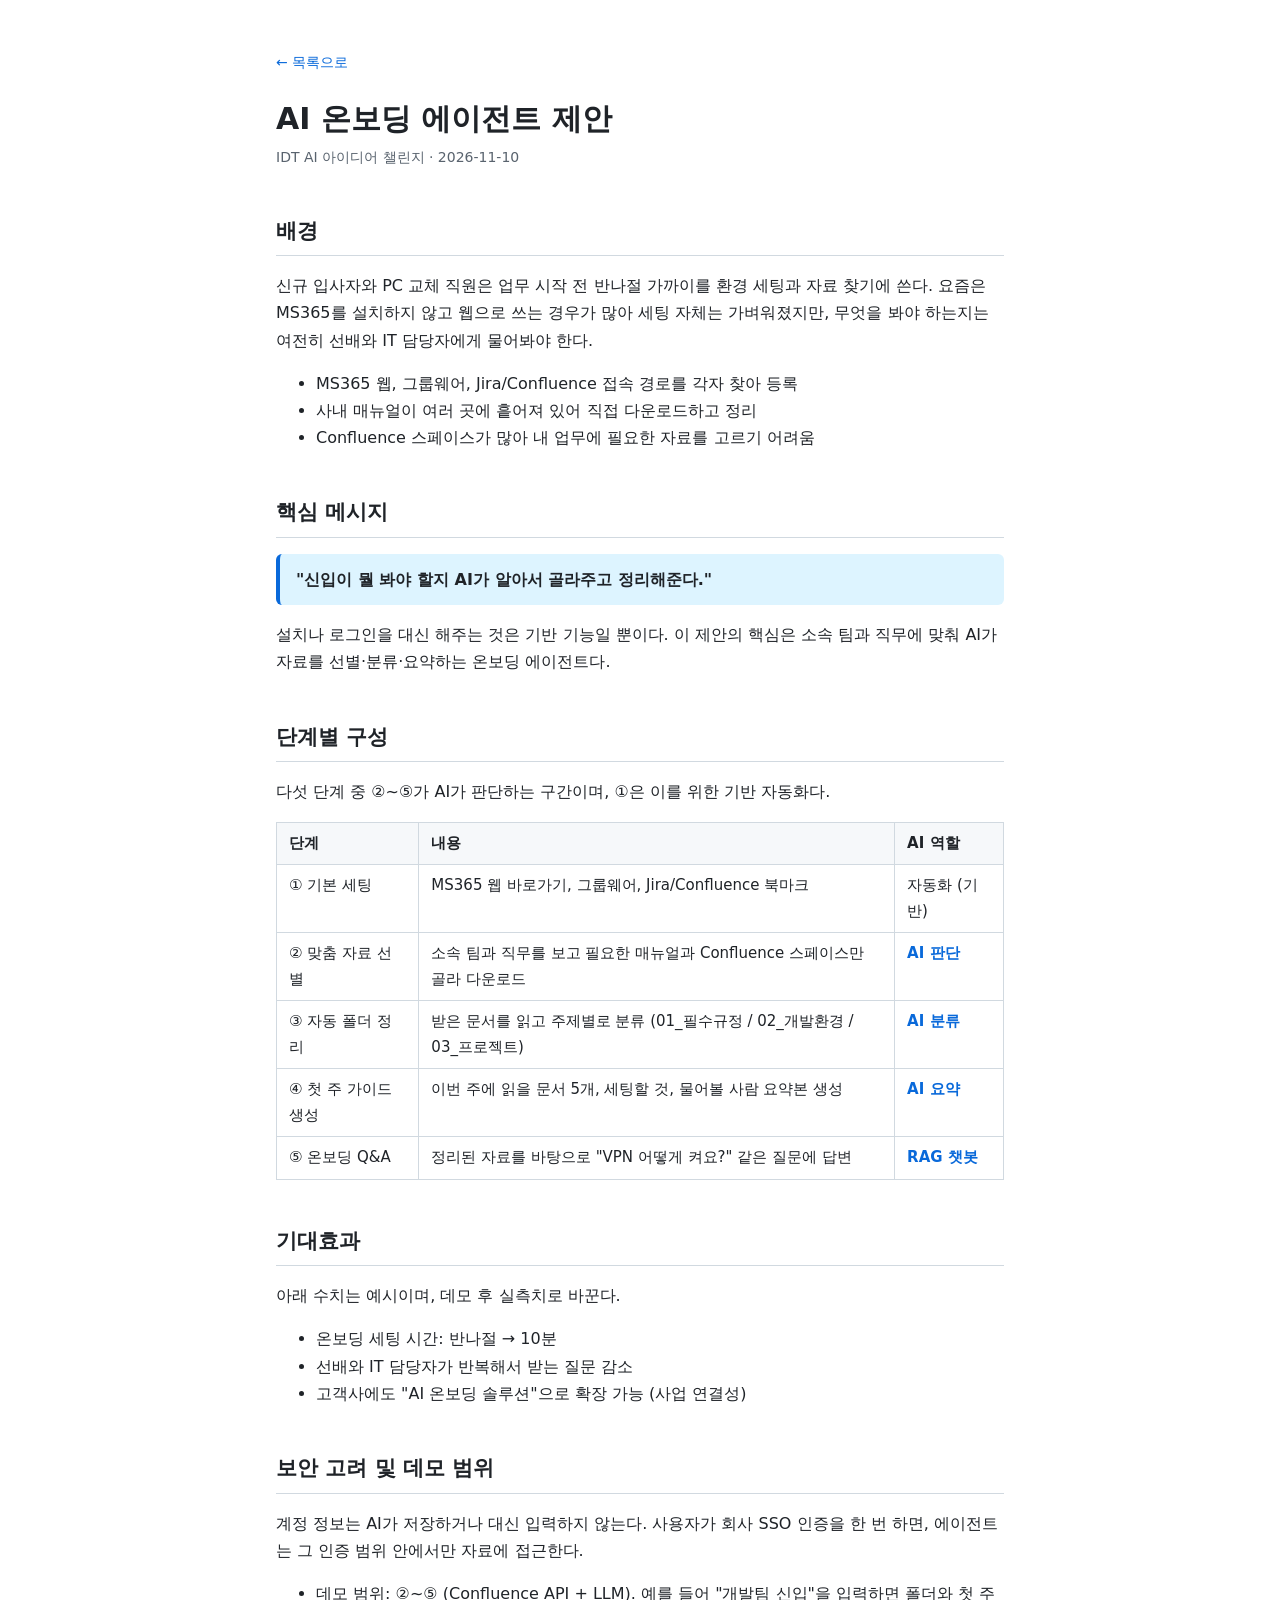
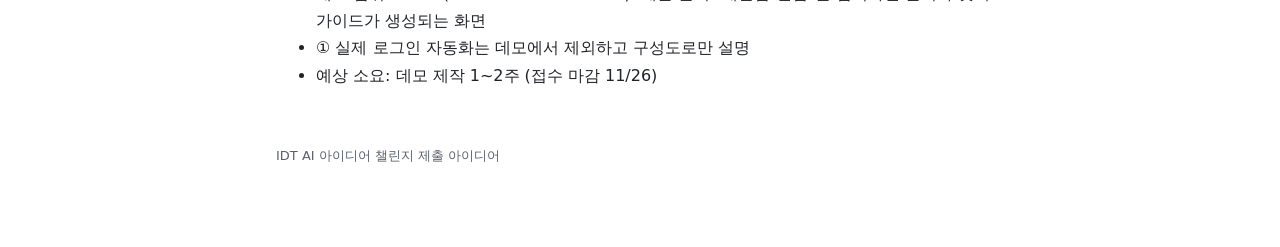
==== onboarding.html @ be01efc2 "AI 아이디어 제안 페이지 추가 Co-Authored-By: Claude Opus 5.5 <noreply@anthropic.com>" ====
<!doctype html>
<html lang="ko">
<head>
<meta charset="utf-8">
<meta name="viewport" content="width=device-width, initial-scale=1">
<title>AI 온보딩 에이전트</title>
<link rel="stylesheet" href="style.css">
</head>
<body>
<main>
  <a class="back" href="index.html">← 목록으로</a>
  <h1>AI 온보딩 에이전트 제안</h1>
  <div class="meta">IDT AI 아이디어 챌린지 · 2026-11-10</div>

  <h2>배경</h2>
  <p>신규 입사자와 PC 교체 직원은 업무 시작 전 반나절 가까이를 환경 세팅과 자료 찾기에 쓴다. 요즘은 MS365를 설치하지 않고 웹으로 쓰는 경우가 많아 세팅 자체는 가벼워졌지만, 무엇을 봐야 하는지는 여전히 선배와 IT 담당자에게 물어봐야 한다.</p>
  <ul>
    <li>MS365 웹, 그룹웨어, Jira/Confluence 접속 경로를 각자 찾아 등록</li>
    <li>사내 매뉴얼이 여러 곳에 흩어져 있어 직접 다운로드하고 정리</li>
    <li>Confluence 스페이스가 많아 내 업무에 필요한 자료를 고르기 어려움</li>
  </ul>

  <h2>핵심 메시지</h2>
  <p class="callout">"신입이 뭘 봐야 할지 AI가 알아서 골라주고 정리해준다."</p>
  <p>설치나 로그인을 대신 해주는 것은 기반 기능일 뿐이다. 이 제안의 핵심은 소속 팀과 직무에 맞춰 AI가 자료를 선별·분류·요약하는 온보딩 에이전트다.</p>

  <h2>단계별 구성</h2>
  <p>다섯 단계 중 ②~⑤가 AI가 판단하는 구간이며, ①은 이를 위한 기반 자동화다.</p>
  <div class="table-wrap">
  <table>
    <thead><tr><th>단계</th><th>내용</th><th>AI 역할</th></tr></thead>
    <tbody>
      <tr><td>① 기본 세팅</td><td>MS365 웹 바로가기, 그룹웨어, Jira/Confluence 북마크</td><td>자동화 (기반)</td></tr>
      <tr class="ai"><td>② 맞춤 자료 선별</td><td>소속 팀과 직무를 보고 필요한 매뉴얼과 Confluence 스페이스만 골라 다운로드</td><td>AI 판단</td></tr>
      <tr class="ai"><td>③ 자동 폴더 정리</td><td>받은 문서를 읽고 주제별로 분류 (01_필수규정 / 02_개발환경 / 03_프로젝트)</td><td>AI 분류</td></tr>
      <tr class="ai"><td>④ 첫 주 가이드 생성</td><td>이번 주에 읽을 문서 5개, 세팅할 것, 물어볼 사람 요약본 생성</td><td>AI 요약</td></tr>
      <tr class="ai"><td>⑤ 온보딩 Q&amp;A</td><td>정리된 자료를 바탕으로 "VPN 어떻게 켜요?" 같은 질문에 답변</td><td>RAG 챗봇</td></tr>
    </tbody>
  </table>
  </div>

  <h2>기대효과</h2>
  <p>아래 수치는 예시이며, 데모 후 실측치로 바꾼다.</p>
  <ul>
    <li>온보딩 세팅 시간: 반나절 → 10분</li>
    <li>선배와 IT 담당자가 반복해서 받는 질문 감소</li>
    <li>고객사에도 "AI 온보딩 솔루션"으로 확장 가능 (사업 연결성)</li>
  </ul>

  <h2>보안 고려 및 데모 범위</h2>
  <p>계정 정보는 AI가 저장하거나 대신 입력하지 않는다. 사용자가 회사 SSO 인증을 한 번 하면, 에이전트는 그 인증 범위 안에서만 자료에 접근한다.</p>
  <ul>
    <li>데모 범위: ②~⑤ (Confluence API + LLM). 예를 들어 "개발팀 신입"을 입력하면 폴더와 첫 주 가이드가 생성되는 화면</li>
    <li>① 실제 로그인 자동화는 데모에서 제외하고 구성도로만 설명</li>
    <li>예상 소요: 데모 제작 1~2주 (접수 마감 11/26)</li>
  </ul>

  <footer>IDT AI 아이디어 챌린지 제출 아이디어</footer>
</main>
</body>
</html>
---- style.css ----
:root {
  --bg: #ffffff;
  --text: #1f2328;
  --muted: #59636e;
  --line: #d1d9e0;
  --soft: #f6f8fa;
  --accent: #0969da;
  --accent-soft: #ddf4ff;
}
@media (prefers-color-scheme: dark) {
  :root {
    --bg: #0d1117;
    --text: #e6edf3;
    --muted: #9198a1;
    --line: #3d444d;
    --soft: #151b23;
    --accent: #4493f8;
    --accent-soft: #12263f;
  }
}
* { box-sizing: border-box; }
body {
  margin: 0;
  background: var(--bg);
  color: var(--text);
  font-family: "Pretendard", "Apple SD Gothic Neo", "Malgun Gothic", system-ui, sans-serif;
  line-height: 1.7;
  font-size: 16px;
}
main { max-width: 760px; margin: 0 auto; padding: 48px 16px 80px; }
a { color: var(--accent); text-decoration: none; }
a:hover { text-decoration: underline; }
h1 { font-size: 30px; line-height: 1.3; margin: 0 0 8px; }
h2 { font-size: 21px; margin: 44px 0 12px; padding-bottom: 6px; border-bottom: 1px solid var(--line); }
.meta { color: var(--muted); font-size: 14px; margin-bottom: 24px; }
.lead { font-size: 17px; }
.back { font-size: 14px; display: inline-block; margin-bottom: 24px; }
.table-wrap { overflow-x: auto; margin: 16px 0; }
table { border-collapse: collapse; width: 100%; font-size: 15px; }
th, td { border: 1px solid var(--line); padding: 8px 12px; text-align: left; vertical-align: top; }
th { background: var(--soft); font-weight: 600; white-space: nowrap; }
tr.ai td:last-child { color: var(--accent); font-weight: 600; }
code { background: var(--soft); border: 1px solid var(--line); border-radius: 4px; padding: 1px 5px; font-size: 14px; font-family: Consolas, "D2Coding", monospace; }
pre { background: var(--soft); border: 1px solid var(--line); border-radius: 8px; padding: 14px 16px; overflow-x: auto; font-size: 14px; line-height: 1.55; }
pre code { background: none; border: 0; padding: 0; }
.callout { background: var(--accent-soft); border-left: 4px solid var(--accent); padding: 12px 16px; border-radius: 6px; font-weight: 600; }
figure { margin: 20px 0; }
figure img { width: 100%; height: auto; border: 1px solid var(--line); border-radius: 8px; background: #fff; }
figcaption { color: var(--muted); font-size: 14px; margin-top: 6px; }
.cards { display: grid; gap: 16px; margin-top: 24px; }
.card { display: block; border: 1px solid var(--line); border-radius: 10px; padding: 20px; color: var(--text); }
.card:hover { border-color: var(--accent); text-decoration: none; }
.card h3 { margin: 0 0 6px; font-size: 19px; color: var(--accent); }
.card p { margin: 0; color: var(--muted); font-size: 15px; }
footer { color: var(--muted); font-size: 13px; margin-top: 56px; }
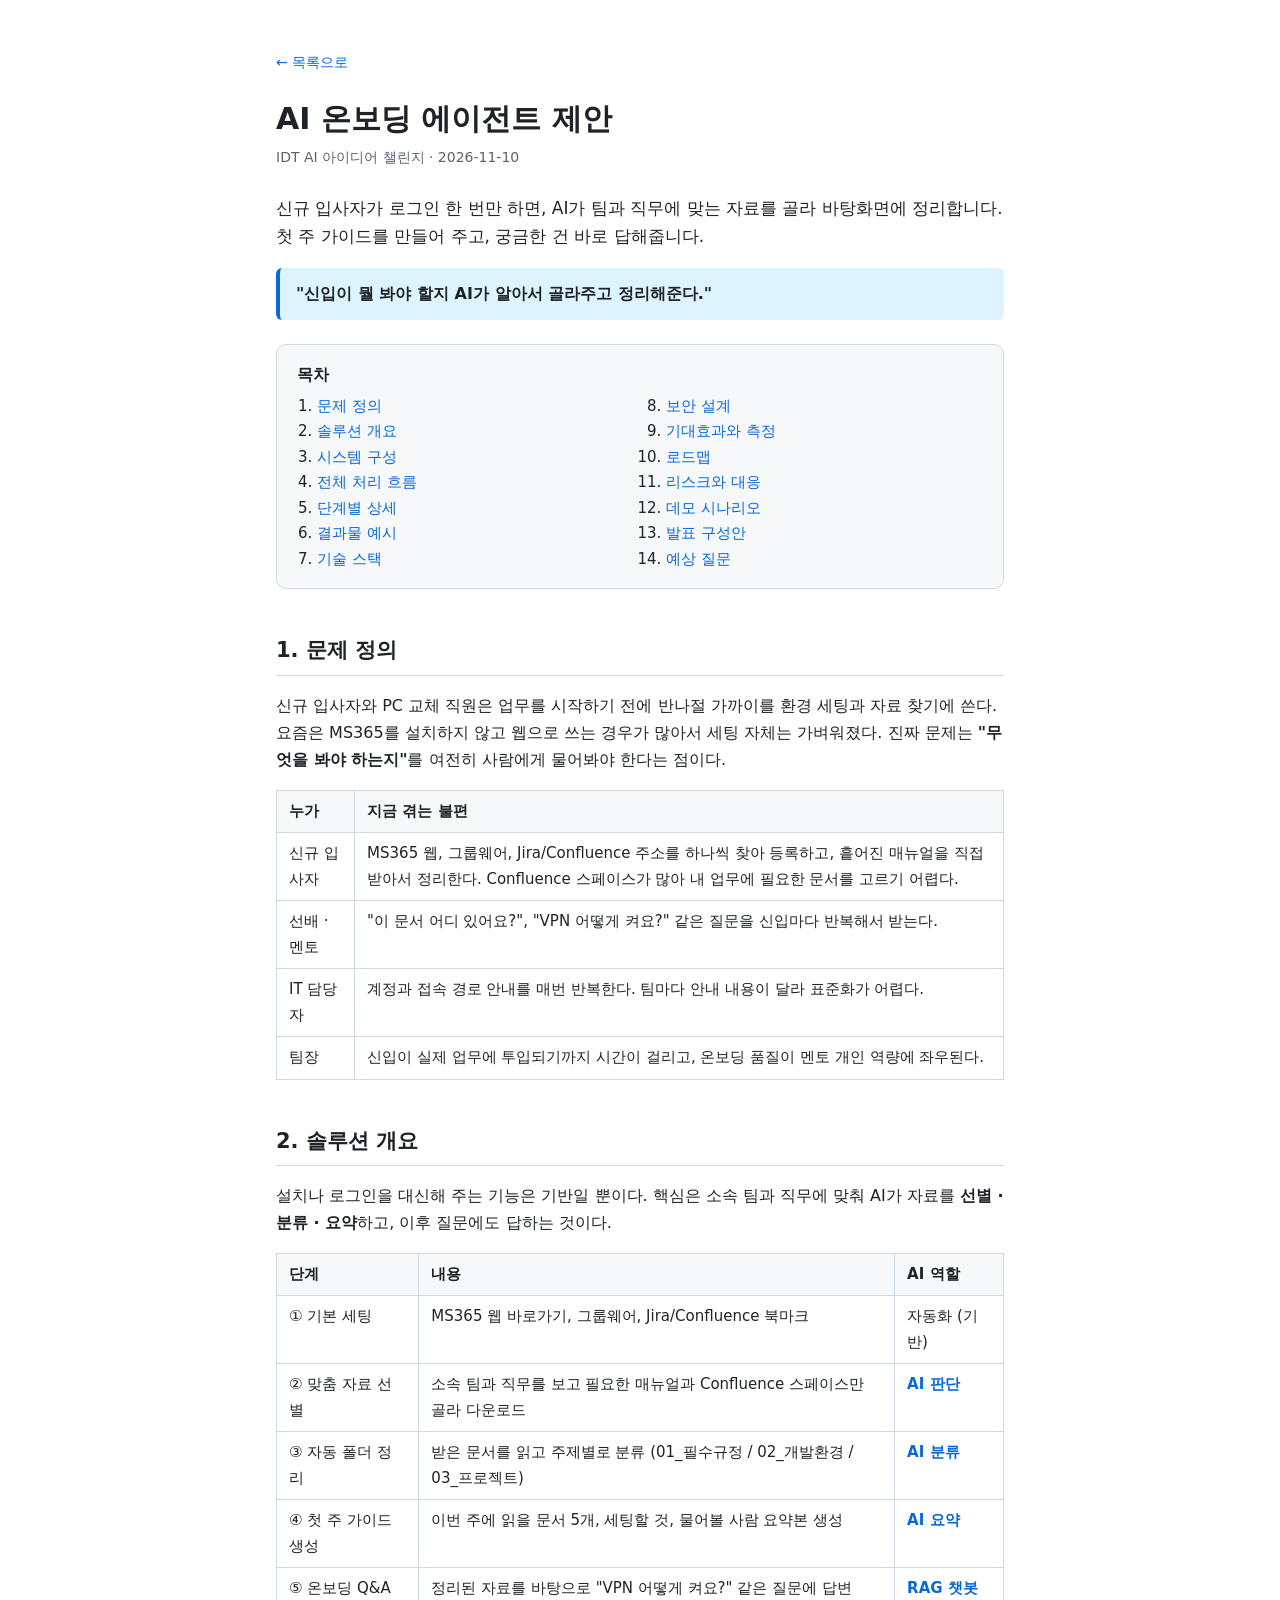
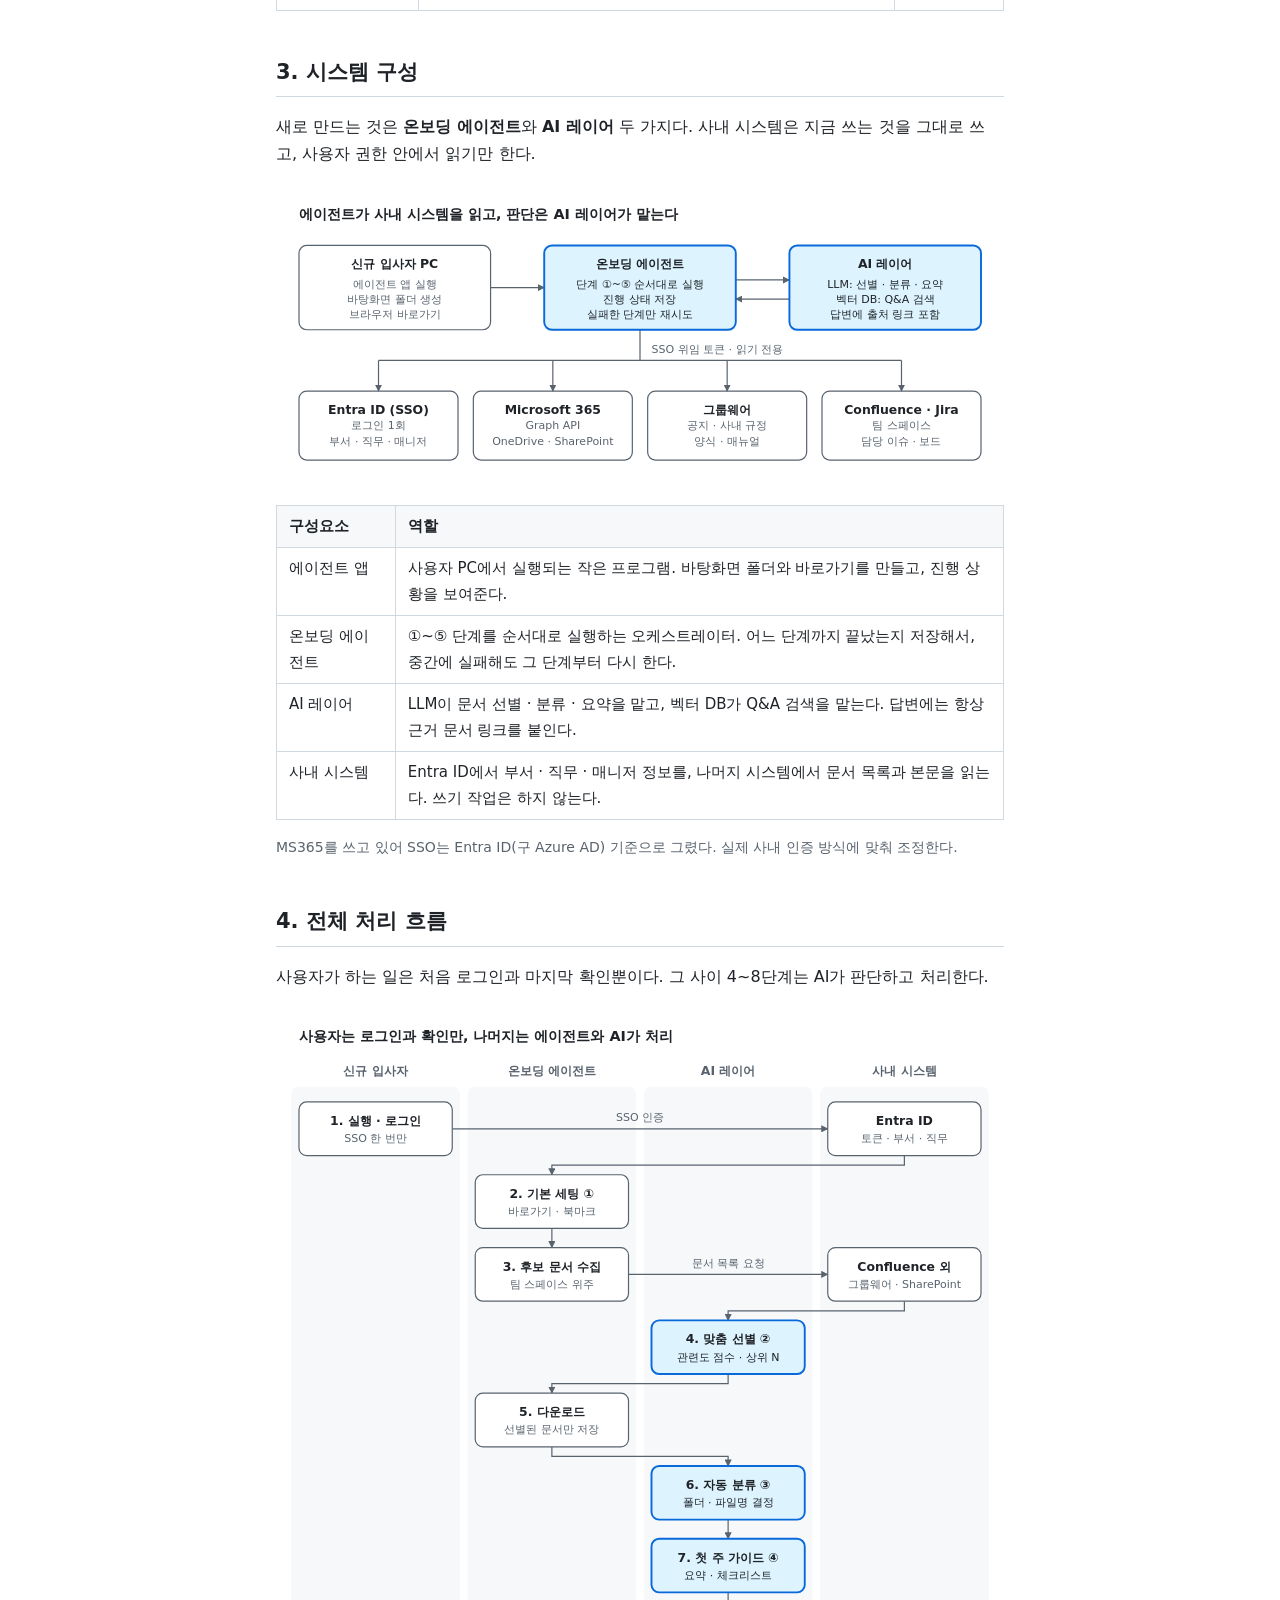
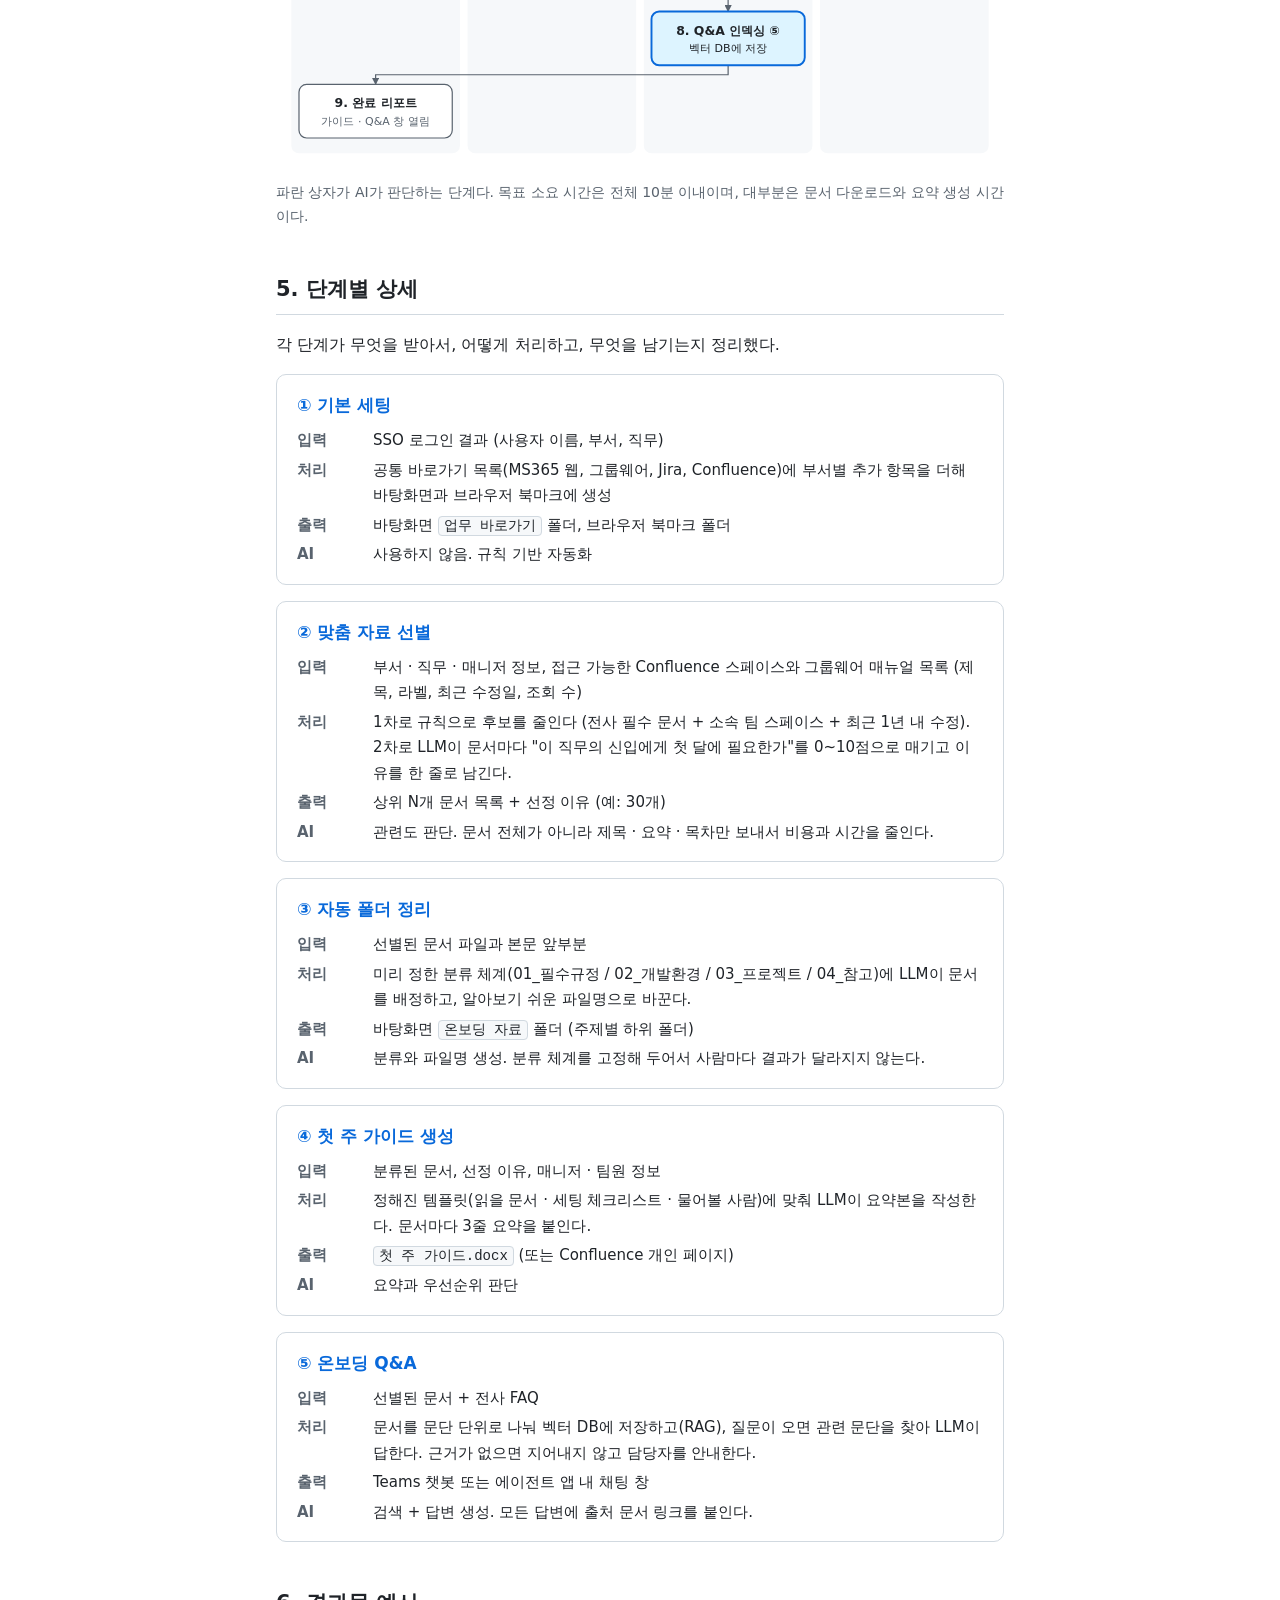
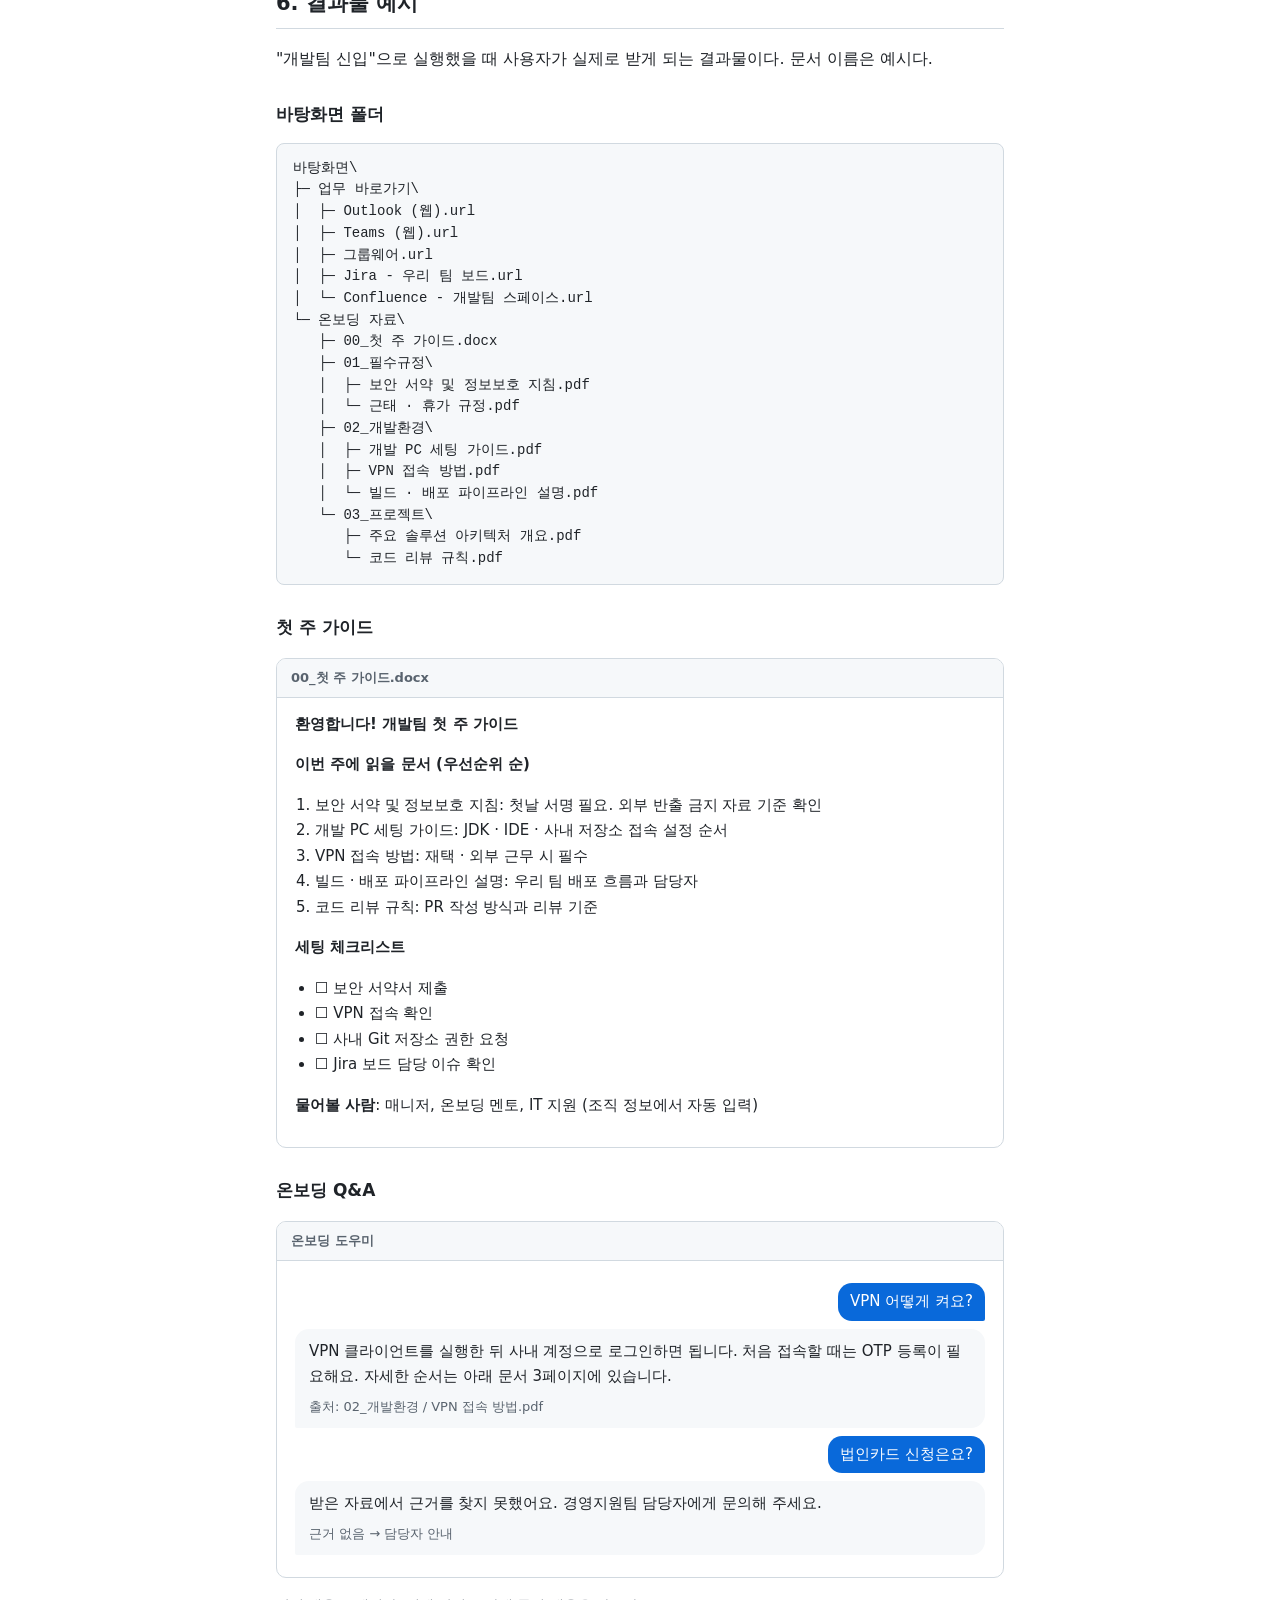
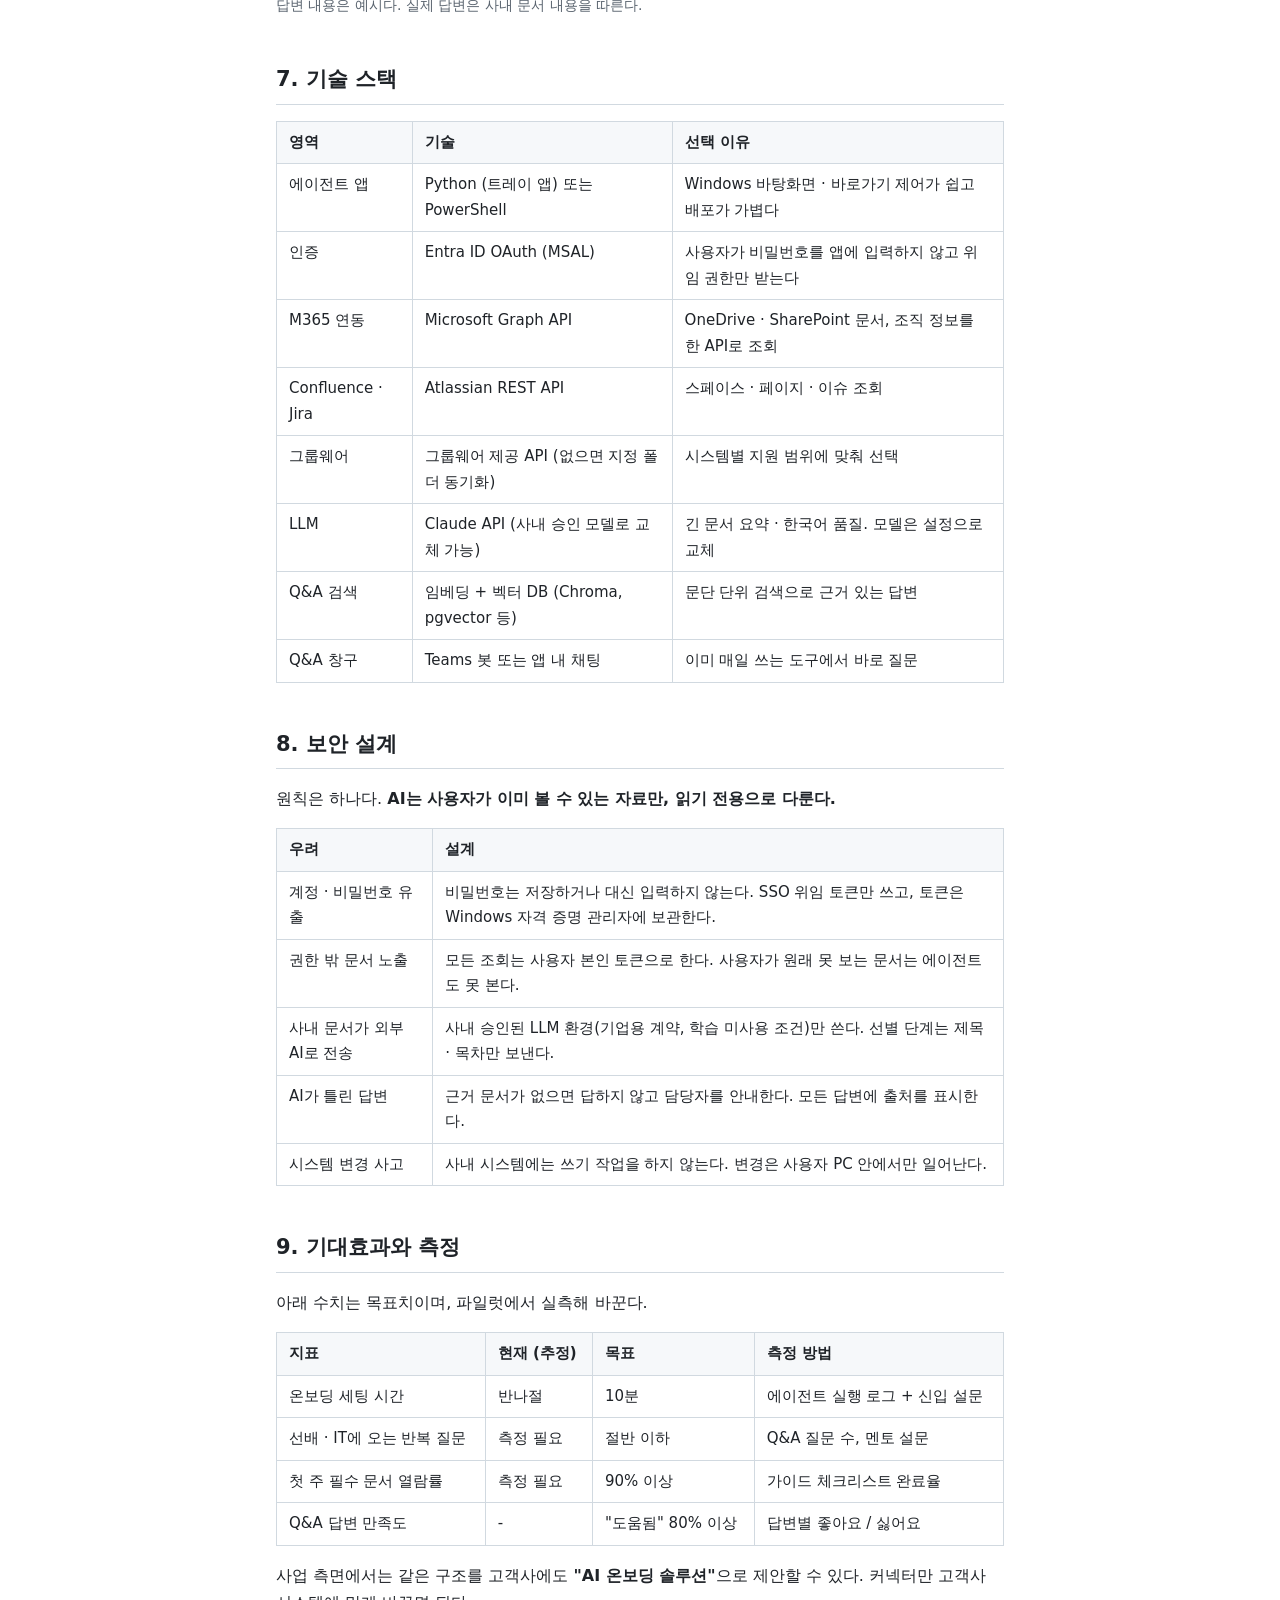
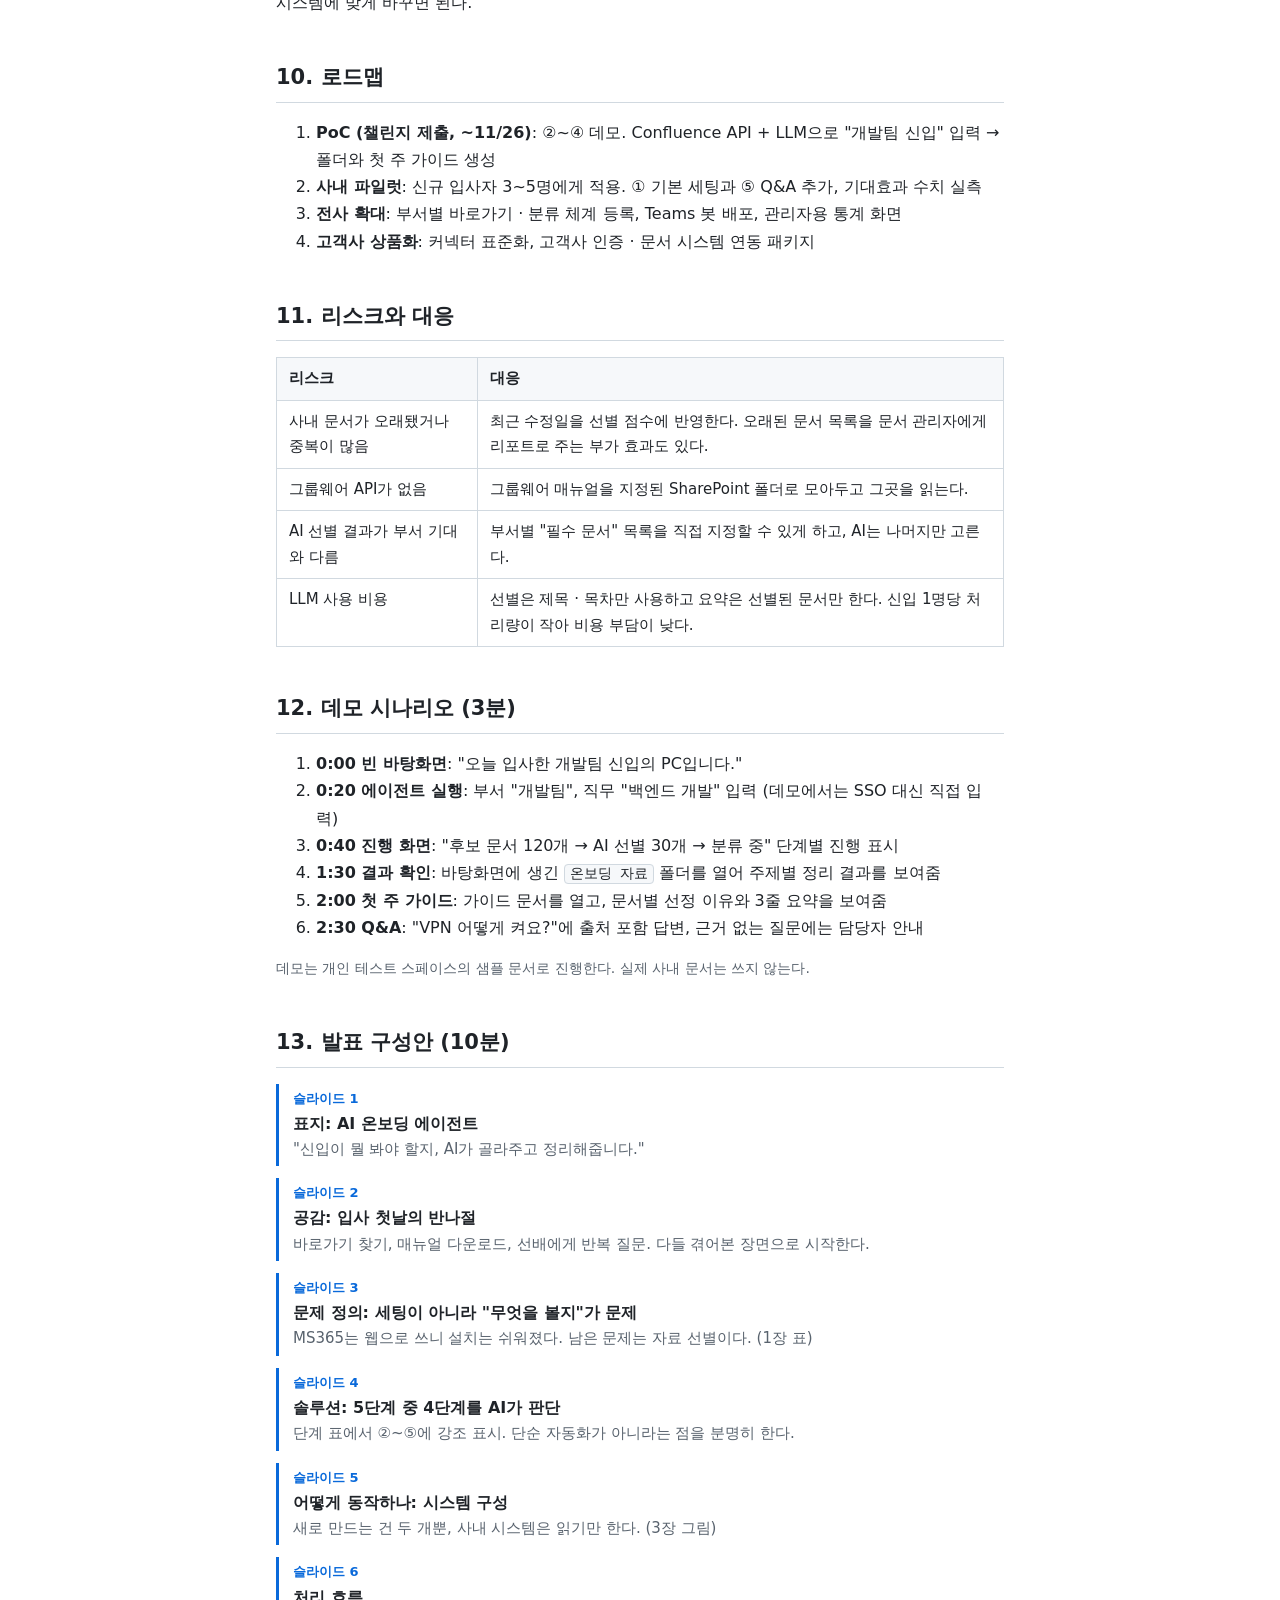
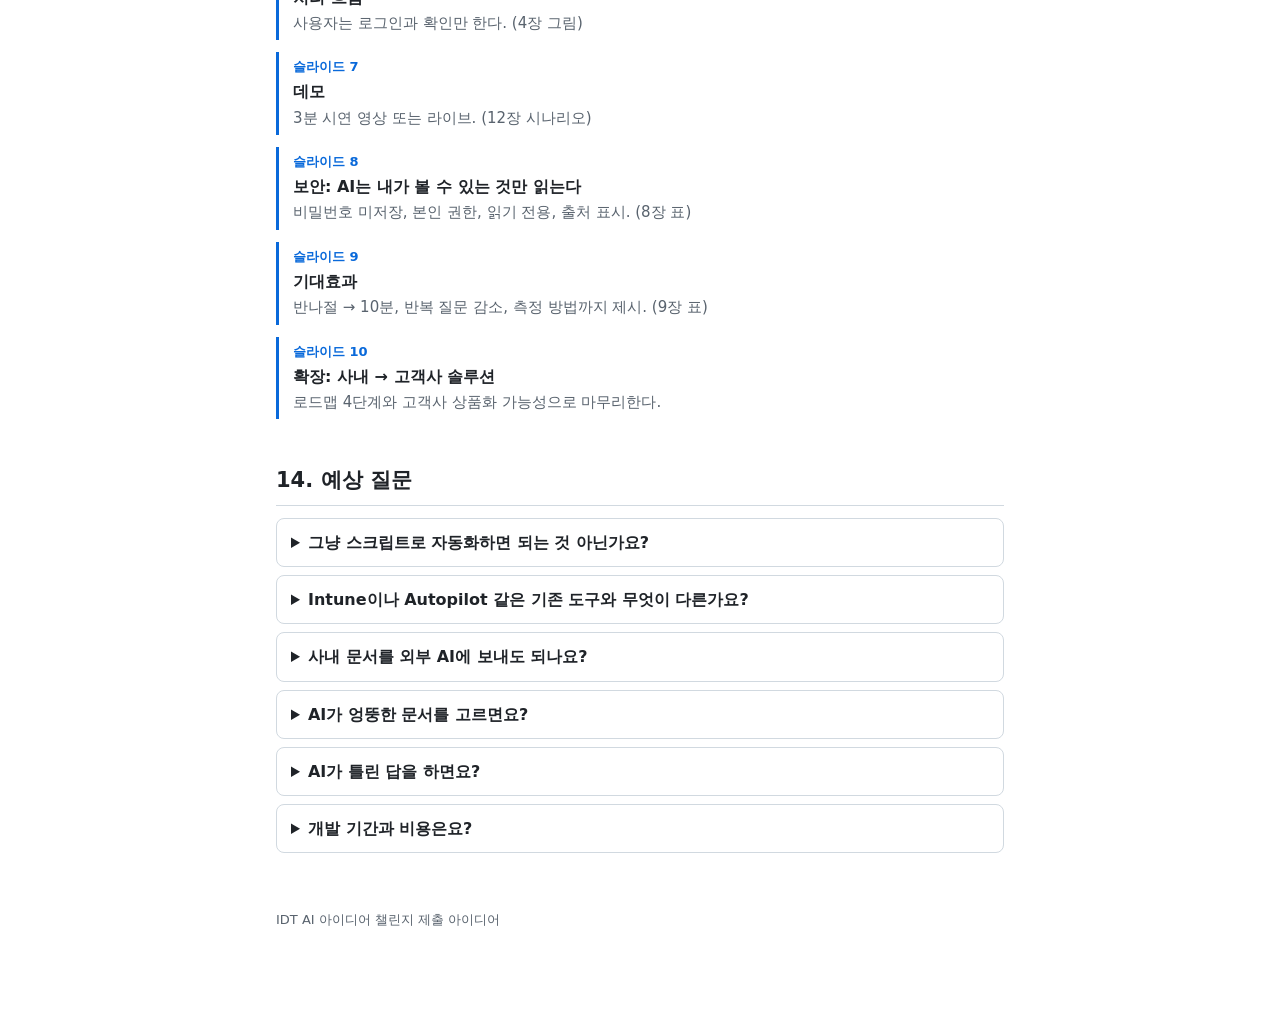
==== commit dde474ef: "온보딩 에이전트 페이지를 발표용 상세 버전으로 확장 Co-Authored-By: Claude Opus 5.5 <noreply@anthropic.com>" ====
--- a/onboarding.html
+++ b/onboarding.html
@@ -11,21 +11,47 @@
   <a class="back" href="index.html">← 목록으로</a>
   <h1>AI 온보딩 에이전트 제안</h1>
   <div class="meta">IDT AI 아이디어 챌린지 · 2026-11-10</div>
-
-  <h2>배경</h2>
-  <p>신규 입사자와 PC 교체 직원은 업무 시작 전 반나절 가까이를 환경 세팅과 자료 찾기에 쓴다. 요즘은 MS365를 설치하지 않고 웹으로 쓰는 경우가 많아 세팅 자체는 가벼워졌지만, 무엇을 봐야 하는지는 여전히 선배와 IT 담당자에게 물어봐야 한다.</p>
-  <ul>
-    <li>MS365 웹, 그룹웨어, Jira/Confluence 접속 경로를 각자 찾아 등록</li>
-    <li>사내 매뉴얼이 여러 곳에 흩어져 있어 직접 다운로드하고 정리</li>
-    <li>Confluence 스페이스가 많아 내 업무에 필요한 자료를 고르기 어려움</li>
-  </ul>
-
-  <h2>핵심 메시지</h2>
+  <p class="lead">신규 입사자가 로그인 한 번만 하면, AI가 팀과 직무에 맞는 자료를 골라 바탕화면에 정리합니다. 첫 주 가이드를 만들어 주고, 궁금한 건 바로 답해줍니다.</p>
   <p class="callout">"신입이 뭘 봐야 할지 AI가 알아서 골라주고 정리해준다."</p>
-  <p>설치나 로그인을 대신 해주는 것은 기반 기능일 뿐이다. 이 제안의 핵심은 소속 팀과 직무에 맞춰 AI가 자료를 선별·분류·요약하는 온보딩 에이전트다.</p>
-
-  <h2>단계별 구성</h2>
-  <p>다섯 단계 중 ②~⑤가 AI가 판단하는 구간이며, ①은 이를 위한 기반 자동화다.</p>
+
+  <nav class="toc">
+    <strong>목차</strong>
+    <ol>
+      <li><a href="#problem">문제 정의</a></li>
+      <li><a href="#solution">솔루션 개요</a></li>
+      <li><a href="#arch">시스템 구성</a></li>
+      <li><a href="#flow">전체 처리 흐름</a></li>
+      <li><a href="#steps">단계별 상세</a></li>
+      <li><a href="#output">결과물 예시</a></li>
+      <li><a href="#stack">기술 스택</a></li>
+      <li><a href="#security">보안 설계</a></li>
+      <li><a href="#effect">기대효과와 측정</a></li>
+      <li><a href="#roadmap">로드맵</a></li>
+      <li><a href="#risk">리스크와 대응</a></li>
+      <li><a href="#demo">데모 시나리오</a></li>
+      <li><a href="#pitch">발표 구성안</a></li>
+      <li><a href="#faq">예상 질문</a></li>
+    </ol>
+  </nav>
+
+  <!-- 1 -->
+  <h2 id="problem">1. 문제 정의</h2>
+  <p>신규 입사자와 PC 교체 직원은 업무를 시작하기 전에 반나절 가까이를 환경 세팅과 자료 찾기에 쓴다. 요즘은 MS365를 설치하지 않고 웹으로 쓰는 경우가 많아서 세팅 자체는 가벼워졌다. 진짜 문제는 <strong>"무엇을 봐야 하는지"</strong>를 여전히 사람에게 물어봐야 한다는 점이다.</p>
+  <div class="table-wrap">
+  <table>
+    <thead><tr><th>누가</th><th>지금 겪는 불편</th></tr></thead>
+    <tbody>
+      <tr><td>신규 입사자</td><td>MS365 웹, 그룹웨어, Jira/Confluence 주소를 하나씩 찾아 등록하고, 흩어진 매뉴얼을 직접 받아서 정리한다. Confluence 스페이스가 많아 내 업무에 필요한 문서를 고르기 어렵다.</td></tr>
+      <tr><td>선배 · 멘토</td><td>"이 문서 어디 있어요?", "VPN 어떻게 켜요?" 같은 질문을 신입마다 반복해서 받는다.</td></tr>
+      <tr><td>IT 담당자</td><td>계정과 접속 경로 안내를 매번 반복한다. 팀마다 안내 내용이 달라 표준화가 어렵다.</td></tr>
+      <tr><td>팀장</td><td>신입이 실제 업무에 투입되기까지 시간이 걸리고, 온보딩 품질이 멘토 개인 역량에 좌우된다.</td></tr>
+    </tbody>
+  </table>
+  </div>
+
+  <!-- 2 -->
+  <h2 id="solution">2. 솔루션 개요</h2>
+  <p>설치나 로그인을 대신해 주는 기능은 기반일 뿐이다. 핵심은 소속 팀과 직무에 맞춰 AI가 자료를 <strong>선별 · 분류 · 요약</strong>하고, 이후 질문에도 답하는 것이다.</p>
   <div class="table-wrap">
   <table>
     <thead><tr><th>단계</th><th>내용</th><th>AI 역할</th></tr></thead>
@@ -39,21 +65,372 @@
   </table>
   </div>
 
-  <h2>기대효과</h2>
-  <p>아래 수치는 예시이며, 데모 후 실측치로 바꾼다.</p>
-  <ul>
-    <li>온보딩 세팅 시간: 반나절 → 10분</li>
-    <li>선배와 IT 담당자가 반복해서 받는 질문 감소</li>
-    <li>고객사에도 "AI 온보딩 솔루션"으로 확장 가능 (사업 연결성)</li>
-  </ul>
-
-  <h2>보안 고려 및 데모 범위</h2>
-  <p>계정 정보는 AI가 저장하거나 대신 입력하지 않는다. 사용자가 회사 SSO 인증을 한 번 하면, 에이전트는 그 인증 범위 안에서만 자료에 접근한다.</p>
-  <ul>
-    <li>데모 범위: ②~⑤ (Confluence API + LLM). 예를 들어 "개발팀 신입"을 입력하면 폴더와 첫 주 가이드가 생성되는 화면</li>
-    <li>① 실제 로그인 자동화는 데모에서 제외하고 구성도로만 설명</li>
-    <li>예상 소요: 데모 제작 1~2주 (접수 마감 11/26)</li>
-  </ul>
+  <!-- 3 -->
+  <h2 id="arch">3. 시스템 구성</h2>
+  <p>새로 만드는 것은 <strong>온보딩 에이전트</strong>와 <strong>AI 레이어</strong> 두 가지다. 사내 시스템은 지금 쓰는 것을 그대로 쓰고, 사용자 권한 안에서 읽기만 한다.</p>
+  <figure class="diagram">
+  <svg viewBox="0 0 760 310" role="img" aria-label="에이전트가 사내 시스템을 읽고, 판단은 AI 레이어가 맡는다" font-size="13">
+    <defs><marker id="ah1" viewBox="0 0 10 10" refX="9" refY="5" markerWidth="6" markerHeight="6" orient="auto-start-reverse"><path d="M0 0L10 5L0 10z" class="d-muted"/></marker></defs>
+    <text x="24" y="32" font-size="15" font-weight="600" class="d-text">에이전트가 사내 시스템을 읽고, 판단은 AI 레이어가 맡는다</text>
+    <g class="d-line">
+      <path d="M224 104H280" marker-end="url(#ah1)"/>
+      <path d="M480 96H536" marker-end="url(#ah1)"/>
+      <path d="M536 116H480" marker-end="url(#ah1)"/>
+      <path d="M380 148V180M107 180H653"/>
+      <path d="M107 180V212" marker-end="url(#ah1)"/>
+      <path d="M289 180V212" marker-end="url(#ah1)"/>
+      <path d="M471 180V212" marker-end="url(#ah1)"/>
+      <path d="M653 180V212" marker-end="url(#ah1)"/>
+    </g>
+    <rect x="24" y="60" width="200" height="88" rx="8" class="d-box"/>
+    <text x="124" y="84" text-anchor="middle" font-weight="600" class="d-text">신규 입사자 PC</text>
+    <text x="124" y="104" text-anchor="middle" font-size="11.5" class="d-muted">에이전트 앱 실행</text>
+    <text x="124" y="120" text-anchor="middle" font-size="11.5" class="d-muted">바탕화면 폴더 생성</text>
+    <text x="124" y="136" text-anchor="middle" font-size="11.5" class="d-muted">브라우저 바로가기</text>
+    <rect x="280" y="60" width="200" height="88" rx="8" class="d-main"/>
+    <text x="380" y="84" text-anchor="middle" font-weight="600" class="d-text">온보딩 에이전트</text>
+    <text x="380" y="104" text-anchor="middle" font-size="11.5" class="d-text">단계 ①~⑤ 순서대로 실행</text>
+    <text x="380" y="120" text-anchor="middle" font-size="11.5" class="d-text">진행 상태 저장</text>
+    <text x="380" y="136" text-anchor="middle" font-size="11.5" class="d-text">실패한 단계만 재시도</text>
+    <rect x="536" y="60" width="200" height="88" rx="8" class="d-main"/>
+    <text x="636" y="84" text-anchor="middle" font-weight="600" class="d-text">AI 레이어</text>
+    <text x="636" y="104" text-anchor="middle" font-size="11.5" class="d-text">LLM: 선별 · 분류 · 요약</text>
+    <text x="636" y="120" text-anchor="middle" font-size="11.5" class="d-text">벡터 DB: Q&amp;A 검색</text>
+    <text x="636" y="136" text-anchor="middle" font-size="11.5" class="d-text">답변에 출처 링크 포함</text>
+    <text x="392" y="172" font-size="11.5" class="d-muted">SSO 위임 토큰 · 읽기 전용</text>
+    <rect x="24" y="212" width="166" height="72" rx="8" class="d-box"/>
+    <text x="107" y="236" text-anchor="middle" font-weight="600" class="d-text">Entra ID (SSO)</text>
+    <text x="107" y="252" text-anchor="middle" font-size="11.5" class="d-muted">로그인 1회</text>
+    <text x="107" y="268" text-anchor="middle" font-size="11.5" class="d-muted">부서 · 직무 · 매니저</text>
+    <rect x="206" y="212" width="166" height="72" rx="8" class="d-box"/>
+    <text x="289" y="236" text-anchor="middle" font-weight="600" class="d-text">Microsoft 365</text>
+    <text x="289" y="252" text-anchor="middle" font-size="11.5" class="d-muted">Graph API</text>
+    <text x="289" y="268" text-anchor="middle" font-size="11.5" class="d-muted">OneDrive · SharePoint</text>
+    <rect x="388" y="212" width="166" height="72" rx="8" class="d-box"/>
+    <text x="471" y="236" text-anchor="middle" font-weight="600" class="d-text">그룹웨어</text>
+    <text x="471" y="252" text-anchor="middle" font-size="11.5" class="d-muted">공지 · 사내 규정</text>
+    <text x="471" y="268" text-anchor="middle" font-size="11.5" class="d-muted">양식 · 매뉴얼</text>
+    <rect x="570" y="212" width="166" height="72" rx="8" class="d-box"/>
+    <text x="653" y="236" text-anchor="middle" font-weight="600" class="d-text">Confluence · Jira</text>
+    <text x="653" y="252" text-anchor="middle" font-size="11.5" class="d-muted">팀 스페이스</text>
+    <text x="653" y="268" text-anchor="middle" font-size="11.5" class="d-muted">담당 이슈 · 보드</text>
+  </svg>
+  </figure>
+  <div class="table-wrap">
+  <table>
+    <thead><tr><th>구성요소</th><th>역할</th></tr></thead>
+    <tbody>
+      <tr><td>에이전트 앱</td><td>사용자 PC에서 실행되는 작은 프로그램. 바탕화면 폴더와 바로가기를 만들고, 진행 상황을 보여준다.</td></tr>
+      <tr><td>온보딩 에이전트</td><td>①~⑤ 단계를 순서대로 실행하는 오케스트레이터. 어느 단계까지 끝났는지 저장해서, 중간에 실패해도 그 단계부터 다시 한다.</td></tr>
+      <tr><td>AI 레이어</td><td>LLM이 문서 선별 · 분류 · 요약을 맡고, 벡터 DB가 Q&amp;A 검색을 맡는다. 답변에는 항상 근거 문서 링크를 붙인다.</td></tr>
+      <tr><td>사내 시스템</td><td>Entra ID에서 부서 · 직무 · 매니저 정보를, 나머지 시스템에서 문서 목록과 본문을 읽는다. 쓰기 작업은 하지 않는다.</td></tr>
+    </tbody>
+  </table>
+  </div>
+  <p class="note">MS365를 쓰고 있어 SSO는 Entra ID(구 Azure AD) 기준으로 그렸다. 실제 사내 인증 방식에 맞춰 조정한다.</p>
+
+  <!-- 4 -->
+  <h2 id="flow">4. 전체 처리 흐름</h2>
+  <p>사용자가 하는 일은 처음 로그인과 마지막 확인뿐이다. 그 사이 4~8단계는 AI가 판단하고 처리한다.</p>
+  <figure class="diagram">
+  <svg viewBox="0 0 760 784" role="img" aria-label="사용자는 로그인과 확인만, 나머지는 에이전트와 AI가 처리" font-size="13">
+    <defs><marker id="ah2" viewBox="0 0 10 10" refX="9" refY="5" markerWidth="6" markerHeight="6" orient="auto-start-reverse"><path d="M0 0L10 5L0 10z" class="d-muted"/></marker></defs>
+    <text x="24" y="32" font-size="15" font-weight="600" class="d-text">사용자는 로그인과 확인만, 나머지는 에이전트와 AI가 처리</text>
+    <rect x="16" y="80" width="176" height="696" rx="8" class="d-lane"/>
+    <rect x="200" y="80" width="176" height="696" rx="8" class="d-lane"/>
+    <rect x="384" y="80" width="176" height="696" rx="8" class="d-lane"/>
+    <rect x="568" y="80" width="176" height="696" rx="8" class="d-lane"/>
+    <text x="104" y="68" text-anchor="middle" font-weight="600" class="d-head">신규 입사자</text>
+    <text x="288" y="68" text-anchor="middle" font-weight="600" class="d-head">온보딩 에이전트</text>
+    <text x="472" y="68" text-anchor="middle" font-weight="600" class="d-head">AI 레이어</text>
+    <text x="656" y="68" text-anchor="middle" font-weight="600" class="d-head">사내 시스템</text>
+    <g class="d-line">
+      <path d="M184 124H576" marker-end="url(#ah2)"/>
+      <path d="M656 152V162H288V172" marker-end="url(#ah2)"/>
+      <path d="M288 228V248" marker-end="url(#ah2)"/>
+      <path d="M368 276H576" marker-end="url(#ah2)"/>
+      <path d="M656 304V314H472V324" marker-end="url(#ah2)"/>
+      <path d="M472 380V390H288V400" marker-end="url(#ah2)"/>
+      <path d="M288 456V466H472V476" marker-end="url(#ah2)"/>
+      <path d="M472 532V552" marker-end="url(#ah2)"/>
+      <path d="M472 608V628" marker-end="url(#ah2)"/>
+      <path d="M472 684V694H104V704" marker-end="url(#ah2)"/>
+    </g>
+    <text x="380" y="116" text-anchor="middle" font-size="11.5" class="d-muted">SSO 인증</text>
+    <text x="472" y="268" text-anchor="middle" font-size="11.5" class="d-muted">문서 목록 요청</text>
+    <!-- r1 -->
+    <rect x="24" y="96" width="160" height="56" rx="8" class="d-box" style="fill:var(--bg)"/>
+    <text x="104" y="120" text-anchor="middle" font-weight="600" class="d-text">1. 실행 · 로그인</text>
+    <text x="104" y="138" text-anchor="middle" font-size="11.5" class="d-muted">SSO 한 번만</text>
+    <rect x="576" y="96" width="160" height="56" rx="8" class="d-box" style="fill:var(--bg)"/>
+    <text x="656" y="120" text-anchor="middle" font-weight="600" class="d-text">Entra ID</text>
+    <text x="656" y="138" text-anchor="middle" font-size="11.5" class="d-muted">토큰 · 부서 · 직무</text>
+    <!-- r2 -->
+    <rect x="208" y="172" width="160" height="56" rx="8" class="d-box" style="fill:var(--bg)"/>
+    <text x="288" y="196" text-anchor="middle" font-weight="600" class="d-text">2. 기본 세팅 ①</text>
+    <text x="288" y="214" text-anchor="middle" font-size="11.5" class="d-muted">바로가기 · 북마크</text>
+    <!-- r3 -->
+    <rect x="208" y="248" width="160" height="56" rx="8" class="d-box" style="fill:var(--bg)"/>
+    <text x="288" y="272" text-anchor="middle" font-weight="600" class="d-text">3. 후보 문서 수집</text>
+    <text x="288" y="290" text-anchor="middle" font-size="11.5" class="d-muted">팀 스페이스 위주</text>
+    <rect x="576" y="248" width="160" height="56" rx="8" class="d-box" style="fill:var(--bg)"/>
+    <text x="656" y="272" text-anchor="middle" font-weight="600" class="d-text">Confluence 외</text>
+    <text x="656" y="290" text-anchor="middle" font-size="11.5" class="d-muted">그룹웨어 · SharePoint</text>
+    <!-- r4 -->
+    <rect x="392" y="324" width="160" height="56" rx="8" class="d-main"/>
+    <text x="472" y="348" text-anchor="middle" font-weight="600" class="d-text">4. 맞춤 선별 ②</text>
+    <text x="472" y="366" text-anchor="middle" font-size="11.5" class="d-text">관련도 점수 · 상위 N</text>
+    <!-- r5 -->
+    <rect x="208" y="400" width="160" height="56" rx="8" class="d-box" style="fill:var(--bg)"/>
+    <text x="288" y="424" text-anchor="middle" font-weight="600" class="d-text">5. 다운로드</text>
+    <text x="288" y="442" text-anchor="middle" font-size="11.5" class="d-muted">선별된 문서만 저장</text>
+    <!-- r6 -->
+    <rect x="392" y="476" width="160" height="56" rx="8" class="d-main"/>
+    <text x="472" y="500" text-anchor="middle" font-weight="600" class="d-text">6. 자동 분류 ③</text>
+    <text x="472" y="518" text-anchor="middle" font-size="11.5" class="d-text">폴더 · 파일명 결정</text>
+    <!-- r7 -->
+    <rect x="392" y="552" width="160" height="56" rx="8" class="d-main"/>
+    <text x="472" y="576" text-anchor="middle" font-weight="600" class="d-text">7. 첫 주 가이드 ④</text>
+    <text x="472" y="594" text-anchor="middle" font-size="11.5" class="d-text">요약 · 체크리스트</text>
+    <!-- r8 -->
+    <rect x="392" y="628" width="160" height="56" rx="8" class="d-main"/>
+    <text x="472" y="652" text-anchor="middle" font-weight="600" class="d-text">8. Q&amp;A 인덱싱 ⑤</text>
+    <text x="472" y="670" text-anchor="middle" font-size="11.5" class="d-text">벡터 DB에 저장</text>
+    <!-- r9 -->
+    <rect x="24" y="704" width="160" height="56" rx="8" class="d-box" style="fill:var(--bg)"/>
+    <text x="104" y="728" text-anchor="middle" font-weight="600" class="d-text">9. 완료 리포트</text>
+    <text x="104" y="746" text-anchor="middle" font-size="11.5" class="d-muted">가이드 · Q&amp;A 창 열림</text>
+  </svg>
+  </figure>
+  <p class="note">파란 상자가 AI가 판단하는 단계다. 목표 소요 시간은 전체 10분 이내이며, 대부분은 문서 다운로드와 요약 생성 시간이다.</p>
+
+  <!-- 5 -->
+  <h2 id="steps">5. 단계별 상세</h2>
+  <p>각 단계가 무엇을 받아서, 어떻게 처리하고, 무엇을 남기는지 정리했다.</p>
+
+  <div class="step">
+    <h3>① 기본 세팅</h3>
+    <dl>
+      <dt>입력</dt><dd>SSO 로그인 결과 (사용자 이름, 부서, 직무)</dd>
+      <dt>처리</dt><dd>공통 바로가기 목록(MS365 웹, 그룹웨어, Jira, Confluence)에 부서별 추가 항목을 더해 바탕화면과 브라우저 북마크에 생성</dd>
+      <dt>출력</dt><dd>바탕화면 <code>업무 바로가기</code> 폴더, 브라우저 북마크 폴더</dd>
+      <dt>AI</dt><dd>사용하지 않음. 규칙 기반 자동화</dd>
+    </dl>
+  </div>
+
+  <div class="step">
+    <h3>② 맞춤 자료 선별</h3>
+    <dl>
+      <dt>입력</dt><dd>부서 · 직무 · 매니저 정보, 접근 가능한 Confluence 스페이스와 그룹웨어 매뉴얼 목록 (제목, 라벨, 최근 수정일, 조회 수)</dd>
+      <dt>처리</dt><dd>1차로 규칙으로 후보를 줄인다 (전사 필수 문서 + 소속 팀 스페이스 + 최근 1년 내 수정). 2차로 LLM이 문서마다 "이 직무의 신입에게 첫 달에 필요한가"를 0~10점으로 매기고 이유를 한 줄로 남긴다.</dd>
+      <dt>출력</dt><dd>상위 N개 문서 목록 + 선정 이유 (예: 30개)</dd>
+      <dt>AI</dt><dd>관련도 판단. 문서 전체가 아니라 제목 · 요약 · 목차만 보내서 비용과 시간을 줄인다.</dd>
+    </dl>
+  </div>
+
+  <div class="step">
+    <h3>③ 자동 폴더 정리</h3>
+    <dl>
+      <dt>입력</dt><dd>선별된 문서 파일과 본문 앞부분</dd>
+      <dt>처리</dt><dd>미리 정한 분류 체계(01_필수규정 / 02_개발환경 / 03_프로젝트 / 04_참고)에 LLM이 문서를 배정하고, 알아보기 쉬운 파일명으로 바꾼다.</dd>
+      <dt>출력</dt><dd>바탕화면 <code>온보딩 자료</code> 폴더 (주제별 하위 폴더)</dd>
+      <dt>AI</dt><dd>분류와 파일명 생성. 분류 체계를 고정해 두어서 사람마다 결과가 달라지지 않는다.</dd>
+    </dl>
+  </div>
+
+  <div class="step">
+    <h3>④ 첫 주 가이드 생성</h3>
+    <dl>
+      <dt>입력</dt><dd>분류된 문서, 선정 이유, 매니저 · 팀원 정보</dd>
+      <dt>처리</dt><dd>정해진 템플릿(읽을 문서 · 세팅 체크리스트 · 물어볼 사람)에 맞춰 LLM이 요약본을 작성한다. 문서마다 3줄 요약을 붙인다.</dd>
+      <dt>출력</dt><dd><code>첫 주 가이드.docx</code> (또는 Confluence 개인 페이지)</dd>
+      <dt>AI</dt><dd>요약과 우선순위 판단</dd>
+    </dl>
+  </div>
+
+  <div class="step">
+    <h3>⑤ 온보딩 Q&amp;A</h3>
+    <dl>
+      <dt>입력</dt><dd>선별된 문서 + 전사 FAQ</dd>
+      <dt>처리</dt><dd>문서를 문단 단위로 나눠 벡터 DB에 저장하고(RAG), 질문이 오면 관련 문단을 찾아 LLM이 답한다. 근거가 없으면 지어내지 않고 담당자를 안내한다.</dd>
+      <dt>출력</dt><dd>Teams 챗봇 또는 에이전트 앱 내 채팅 창</dd>
+      <dt>AI</dt><dd>검색 + 답변 생성. 모든 답변에 출처 문서 링크를 붙인다.</dd>
+    </dl>
+  </div>
+
+  <!-- 6 -->
+  <h2 id="output">6. 결과물 예시</h2>
+  <p>"개발팀 신입"으로 실행했을 때 사용자가 실제로 받게 되는 결과물이다. 문서 이름은 예시다.</p>
+
+  <h3>바탕화면 폴더</h3>
+<pre><code>바탕화면\
+├─ 업무 바로가기\
+│  ├─ Outlook (웹).url
+│  ├─ Teams (웹).url
+│  ├─ 그룹웨어.url
+│  ├─ Jira - 우리 팀 보드.url
+│  └─ Confluence - 개발팀 스페이스.url
+└─ 온보딩 자료\
+   ├─ 00_첫 주 가이드.docx
+   ├─ 01_필수규정\
+   │  ├─ 보안 서약 및 정보보호 지침.pdf
+   │  └─ 근태 · 휴가 규정.pdf
+   ├─ 02_개발환경\
+   │  ├─ 개발 PC 세팅 가이드.pdf
+   │  ├─ VPN 접속 방법.pdf
+   │  └─ 빌드 · 배포 파이프라인 설명.pdf
+   └─ 03_프로젝트\
+      ├─ 주요 솔루션 아키텍처 개요.pdf
+      └─ 코드 리뷰 규칙.pdf</code></pre>
+
+  <h3>첫 주 가이드</h3>
+  <div class="mock">
+    <div class="mock-bar">00_첫 주 가이드.docx</div>
+    <div class="mock-body">
+      <strong>환영합니다! 개발팀 첫 주 가이드</strong>
+      <p><strong>이번 주에 읽을 문서 (우선순위 순)</strong></p>
+      <ol>
+        <li>보안 서약 및 정보보호 지침: 첫날 서명 필요. 외부 반출 금지 자료 기준 확인</li>
+        <li>개발 PC 세팅 가이드: JDK · IDE · 사내 저장소 접속 설정 순서</li>
+        <li>VPN 접속 방법: 재택 · 외부 근무 시 필수</li>
+        <li>빌드 · 배포 파이프라인 설명: 우리 팀 배포 흐름과 담당자</li>
+        <li>코드 리뷰 규칙: PR 작성 방식과 리뷰 기준</li>
+      </ol>
+      <p><strong>세팅 체크리스트</strong></p>
+      <ul>
+        <li>☐ 보안 서약서 제출</li>
+        <li>☐ VPN 접속 확인</li>
+        <li>☐ 사내 Git 저장소 권한 요청</li>
+        <li>☐ Jira 보드 담당 이슈 확인</li>
+      </ul>
+      <p><strong>물어볼 사람</strong>: 매니저, 온보딩 멘토, IT 지원 (조직 정보에서 자동 입력)</p>
+    </div>
+  </div>
+
+  <h3>온보딩 Q&amp;A</h3>
+  <div class="mock chat">
+    <div class="mock-bar">온보딩 도우미</div>
+    <div class="mock-body">
+      <div class="q"><span>VPN 어떻게 켜요?</span></div>
+      <div class="a">VPN 클라이언트를 실행한 뒤 사내 계정으로 로그인하면 됩니다. 처음 접속할 때는 OTP 등록이 필요해요. 자세한 순서는 아래 문서 3페이지에 있습니다.
+        <div class="src">출처: 02_개발환경 / VPN 접속 방법.pdf</div>
+      </div>
+      <div class="q"><span>법인카드 신청은요?</span></div>
+      <div class="a">받은 자료에서 근거를 찾지 못했어요. 경영지원팀 담당자에게 문의해 주세요.
+        <div class="src">근거 없음 → 담당자 안내</div>
+      </div>
+    </div>
+  </div>
+  <p class="note">답변 내용은 예시다. 실제 답변은 사내 문서 내용을 따른다.</p>
+
+  <!-- 7 -->
+  <h2 id="stack">7. 기술 스택</h2>
+  <div class="table-wrap">
+  <table>
+    <thead><tr><th>영역</th><th>기술</th><th>선택 이유</th></tr></thead>
+    <tbody>
+      <tr><td>에이전트 앱</td><td>Python (트레이 앱) 또는 PowerShell</td><td>Windows 바탕화면 · 바로가기 제어가 쉽고 배포가 가볍다</td></tr>
+      <tr><td>인증</td><td>Entra ID OAuth (MSAL)</td><td>사용자가 비밀번호를 앱에 입력하지 않고 위임 권한만 받는다</td></tr>
+      <tr><td>M365 연동</td><td>Microsoft Graph API</td><td>OneDrive · SharePoint 문서, 조직 정보를 한 API로 조회</td></tr>
+      <tr><td>Confluence · Jira</td><td>Atlassian REST API</td><td>스페이스 · 페이지 · 이슈 조회</td></tr>
+      <tr><td>그룹웨어</td><td>그룹웨어 제공 API (없으면 지정 폴더 동기화)</td><td>시스템별 지원 범위에 맞춰 선택</td></tr>
+      <tr><td>LLM</td><td>Claude API (사내 승인 모델로 교체 가능)</td><td>긴 문서 요약 · 한국어 품질. 모델은 설정으로 교체</td></tr>
+      <tr><td>Q&amp;A 검색</td><td>임베딩 + 벡터 DB (Chroma, pgvector 등)</td><td>문단 단위 검색으로 근거 있는 답변</td></tr>
+      <tr><td>Q&amp;A 창구</td><td>Teams 봇 또는 앱 내 채팅</td><td>이미 매일 쓰는 도구에서 바로 질문</td></tr>
+    </tbody>
+  </table>
+  </div>
+
+  <!-- 8 -->
+  <h2 id="security">8. 보안 설계</h2>
+  <p>원칙은 하나다. <strong>AI는 사용자가 이미 볼 수 있는 자료만, 읽기 전용으로 다룬다.</strong></p>
+  <div class="table-wrap">
+  <table>
+    <thead><tr><th>우려</th><th>설계</th></tr></thead>
+    <tbody>
+      <tr><td>계정 · 비밀번호 유출</td><td>비밀번호는 저장하거나 대신 입력하지 않는다. SSO 위임 토큰만 쓰고, 토큰은 Windows 자격 증명 관리자에 보관한다.</td></tr>
+      <tr><td>권한 밖 문서 노출</td><td>모든 조회는 사용자 본인 토큰으로 한다. 사용자가 원래 못 보는 문서는 에이전트도 못 본다.</td></tr>
+      <tr><td>사내 문서가 외부 AI로 전송</td><td>사내 승인된 LLM 환경(기업용 계약, 학습 미사용 조건)만 쓴다. 선별 단계는 제목 · 목차만 보낸다.</td></tr>
+      <tr><td>AI가 틀린 답변</td><td>근거 문서가 없으면 답하지 않고 담당자를 안내한다. 모든 답변에 출처를 표시한다.</td></tr>
+      <tr><td>시스템 변경 사고</td><td>사내 시스템에는 쓰기 작업을 하지 않는다. 변경은 사용자 PC 안에서만 일어난다.</td></tr>
+    </tbody>
+  </table>
+  </div>
+
+  <!-- 9 -->
+  <h2 id="effect">9. 기대효과와 측정</h2>
+  <p>아래 수치는 목표치이며, 파일럿에서 실측해 바꾼다.</p>
+  <div class="table-wrap">
+  <table>
+    <thead><tr><th>지표</th><th>현재 (추정)</th><th>목표</th><th>측정 방법</th></tr></thead>
+    <tbody>
+      <tr><td>온보딩 세팅 시간</td><td>반나절</td><td>10분</td><td>에이전트 실행 로그 + 신입 설문</td></tr>
+      <tr><td>선배 · IT에 오는 반복 질문</td><td>측정 필요</td><td>절반 이하</td><td>Q&amp;A 질문 수, 멘토 설문</td></tr>
+      <tr><td>첫 주 필수 문서 열람률</td><td>측정 필요</td><td>90% 이상</td><td>가이드 체크리스트 완료율</td></tr>
+      <tr><td>Q&amp;A 답변 만족도</td><td>-</td><td>"도움됨" 80% 이상</td><td>답변별 좋아요 / 싫어요</td></tr>
+    </tbody>
+  </table>
+  </div>
+  <p>사업 측면에서는 같은 구조를 고객사에도 <strong>"AI 온보딩 솔루션"</strong>으로 제안할 수 있다. 커넥터만 고객사 시스템에 맞게 바꾸면 된다.</p>
+
+  <!-- 10 -->
+  <h2 id="roadmap">10. 로드맵</h2>
+  <ol>
+    <li><strong>PoC (챌린지 제출, ~11/26)</strong>: ②~④ 데모. Confluence API + LLM으로 "개발팀 신입" 입력 → 폴더와 첫 주 가이드 생성</li>
+    <li><strong>사내 파일럿</strong>: 신규 입사자 3~5명에게 적용. ① 기본 세팅과 ⑤ Q&amp;A 추가, 기대효과 수치 실측</li>
+    <li><strong>전사 확대</strong>: 부서별 바로가기 · 분류 체계 등록, Teams 봇 배포, 관리자용 통계 화면</li>
+    <li><strong>고객사 상품화</strong>: 커넥터 표준화, 고객사 인증 · 문서 시스템 연동 패키지</li>
+  </ol>
+
+  <!-- 11 -->
+  <h2 id="risk">11. 리스크와 대응</h2>
+  <div class="table-wrap">
+  <table>
+    <thead><tr><th>리스크</th><th>대응</th></tr></thead>
+    <tbody>
+      <tr><td>사내 문서가 오래됐거나 중복이 많음</td><td>최근 수정일을 선별 점수에 반영한다. 오래된 문서 목록을 문서 관리자에게 리포트로 주는 부가 효과도 있다.</td></tr>
+      <tr><td>그룹웨어 API가 없음</td><td>그룹웨어 매뉴얼을 지정된 SharePoint 폴더로 모아두고 그곳을 읽는다.</td></tr>
+      <tr><td>AI 선별 결과가 부서 기대와 다름</td><td>부서별 "필수 문서" 목록을 직접 지정할 수 있게 하고, AI는 나머지만 고른다.</td></tr>
+      <tr><td>LLM 사용 비용</td><td>선별은 제목 · 목차만 사용하고 요약은 선별된 문서만 한다. 신입 1명당 처리량이 작아 비용 부담이 낮다.</td></tr>
+    </tbody>
+  </table>
+  </div>
+
+  <!-- 12 -->
+  <h2 id="demo">12. 데모 시나리오 (3분)</h2>
+  <ol>
+    <li><strong>0:00 빈 바탕화면</strong>: "오늘 입사한 개발팀 신입의 PC입니다."</li>
+    <li><strong>0:20 에이전트 실행</strong>: 부서 "개발팀", 직무 "백엔드 개발" 입력 (데모에서는 SSO 대신 직접 입력)</li>
+    <li><strong>0:40 진행 화면</strong>: "후보 문서 120개 → AI 선별 30개 → 분류 중" 단계별 진행 표시</li>
+    <li><strong>1:30 결과 확인</strong>: 바탕화면에 생긴 <code>온보딩 자료</code> 폴더를 열어 주제별 정리 결과를 보여줌</li>
+    <li><strong>2:00 첫 주 가이드</strong>: 가이드 문서를 열고, 문서별 선정 이유와 3줄 요약을 보여줌</li>
+    <li><strong>2:30 Q&amp;A</strong>: "VPN 어떻게 켜요?"에 출처 포함 답변, 근거 없는 질문에는 담당자 안내</li>
+  </ol>
+  <p class="note">데모는 개인 테스트 스페이스의 샘플 문서로 진행한다. 실제 사내 문서는 쓰지 않는다.</p>
+
+  <!-- 13 -->
+  <h2 id="pitch">13. 발표 구성안 (10분)</h2>
+  <ol class="slides">
+    <li><span class="t">표지: AI 온보딩 에이전트</span><div class="say">"신입이 뭘 봐야 할지, AI가 골라주고 정리해줍니다."</div></li>
+    <li><span class="t">공감: 입사 첫날의 반나절</span><div class="say">바로가기 찾기, 매뉴얼 다운로드, 선배에게 반복 질문. 다들 겪어본 장면으로 시작한다.</div></li>
+    <li><span class="t">문제 정의: 세팅이 아니라 "무엇을 볼지"가 문제</span><div class="say">MS365는 웹으로 쓰니 설치는 쉬워졌다. 남은 문제는 자료 선별이다. (1장 표)</div></li>
+    <li><span class="t">솔루션: 5단계 중 4단계를 AI가 판단</span><div class="say">단계 표에서 ②~⑤에 강조 표시. 단순 자동화가 아니라는 점을 분명히 한다.</div></li>
+    <li><span class="t">어떻게 동작하나: 시스템 구성</span><div class="say">새로 만드는 건 두 개뿐, 사내 시스템은 읽기만 한다. (3장 그림)</div></li>
+    <li><span class="t">처리 흐름</span><div class="say">사용자는 로그인과 확인만 한다. (4장 그림)</div></li>
+    <li><span class="t">데모</span><div class="say">3분 시연 영상 또는 라이브. (12장 시나리오)</div></li>
+    <li><span class="t">보안: AI는 내가 볼 수 있는 것만 읽는다</span><div class="say">비밀번호 미저장, 본인 권한, 읽기 전용, 출처 표시. (8장 표)</div></li>
+    <li><span class="t">기대효과</span><div class="say">반나절 → 10분, 반복 질문 감소, 측정 방법까지 제시. (9장 표)</div></li>
+    <li><span class="t">확장: 사내 → 고객사 솔루션</span><div class="say">로드맵 4단계와 고객사 상품화 가능성으로 마무리한다.</div></li>
+  </ol>
+
+  <!-- 14 -->
+  <h2 id="faq">14. 예상 질문</h2>
+  <details><summary>그냥 스크립트로 자동화하면 되는 것 아닌가요?</summary><p>바로가기 생성 같은 ①단계는 스크립트로 충분하다. 하지만 "이 직무의 신입에게 어떤 문서가 필요한가"는 규칙으로 정하기 어렵고, 문서가 바뀔 때마다 규칙도 고쳐야 한다. 이 판단을 AI가 맡는 것이 핵심이다.</p></details>
+  <details><summary>Intune이나 Autopilot 같은 기존 도구와 무엇이 다른가요?</summary><p>그 도구들은 PC와 앱 설치를 관리한다. 이 제안은 그 위에서 "사람에게 맞는 자료와 안내"를 다룬다. 서로 겹치지 않고 함께 쓸 수 있다.</p></details>
+  <details><summary>사내 문서를 외부 AI에 보내도 되나요?</summary><p>사내에서 승인한 기업용 LLM 환경만 사용한다. 선별 단계는 제목과 목차만 보내고, 모델은 설정으로 사내 승인 모델로 바꿀 수 있다.</p></details>
+  <details><summary>AI가 엉뚱한 문서를 고르면요?</summary><p>부서별 필수 문서는 사람이 지정하고, AI는 나머지 추천만 맡는다. 선정 이유를 함께 보여주므로 잘못 고른 경우 바로 알 수 있다.</p></details>
+  <details><summary>AI가 틀린 답을 하면요?</summary><p>근거 문서에서 찾은 내용만 답하고, 모든 답변에 출처를 붙인다. 근거가 없으면 답하지 않고 담당자를 안내한다.</p></details>
+  <details><summary>개발 기간과 비용은요?</summary><p>PoC는 1~2주, 사내 파일럿은 추가로 한 달 정도를 예상한다. LLM 비용은 신입 1명당 처리 문서가 수십 건 수준이라 크지 않다.</p></details>
 
   <footer>IDT AI 아이디어 챌린지 제출 아이디어</footer>
 </main>
--- a/style.css
+++ b/style.css
@@ -53,3 +53,41 @@
 .card h3 { margin: 0 0 6px; font-size: 19px; color: var(--accent); }
 .card p { margin: 0; color: var(--muted); font-size: 15px; }
 footer { color: var(--muted); font-size: 13px; margin-top: 56px; }
+
+/* 발표용 상세 페이지 */
+h3 { font-size: 17px; margin: 28px 0 8px; }
+.toc { background: var(--soft); border: 1px solid var(--line); border-radius: 10px; padding: 16px 20px; margin: 24px 0; }
+.toc strong { display: block; margin-bottom: 6px; }
+.toc ol { margin: 0; padding-left: 20px; columns: 2; column-gap: 32px; font-size: 15px; }
+@media (max-width: 560px) { .toc ol { columns: 1; } }
+.diagram { margin: 20px 0; }
+.diagram svg { width: 100%; height: auto; display: block; }
+.d-text { fill: var(--text); }
+.d-muted { fill: var(--muted); }
+.d-box { fill: none; stroke: var(--muted); stroke-width: 1.25; }
+.d-main { fill: var(--accent-soft); stroke: var(--accent); stroke-width: 2; }
+.d-lane { fill: var(--soft); }
+.d-line { fill: none; stroke: var(--muted); stroke-width: 1.25; }
+.d-head { fill: var(--muted); }
+.step { border: 1px solid var(--line); border-radius: 10px; padding: 16px 20px; margin: 16px 0; }
+.step h3 { margin: 0 0 8px; color: var(--accent); }
+.step dl { display: grid; grid-template-columns: 64px 1fr; gap: 4px 12px; margin: 0; font-size: 15px; }
+.step dt { color: var(--muted); font-weight: 600; }
+.step dd { margin: 0; }
+.mock { border: 1px solid var(--line); border-radius: 10px; overflow: hidden; margin: 16px 0; }
+.mock-bar { background: var(--soft); border-bottom: 1px solid var(--line); padding: 8px 14px; font-size: 13px; color: var(--muted); font-weight: 600; }
+.mock-body { padding: 14px 18px; font-size: 15px; }
+.mock-body ul, .mock-body ol { margin: 6px 0; padding-left: 20px; }
+.chat .q { text-align: right; margin: 8px 0; }
+.chat .q span { display: inline-block; background: var(--accent); color: #fff; border-radius: 14px 14px 2px 14px; padding: 6px 12px; }
+.chat .a { background: var(--soft); border-radius: 14px 14px 14px 2px; padding: 10px 14px; margin: 8px 0; }
+.chat .src { color: var(--muted); font-size: 13px; margin-top: 6px; }
+.note { color: var(--muted); font-size: 14px; }
+.slides { counter-reset: s; list-style: none; padding: 0; }
+.slides li { counter-increment: s; border-left: 3px solid var(--accent); padding: 4px 0 4px 14px; margin: 12px 0; }
+.slides li::before { content: "슬라이드 " counter(s); display: block; color: var(--accent); font-size: 13px; font-weight: 700; }
+.slides .t { font-weight: 700; }
+.slides .say { color: var(--muted); font-size: 15px; }
+details { border: 1px solid var(--line); border-radius: 8px; padding: 10px 14px; margin: 8px 0; }
+summary { font-weight: 600; cursor: pointer; }
+details p { margin: 8px 0 0; }
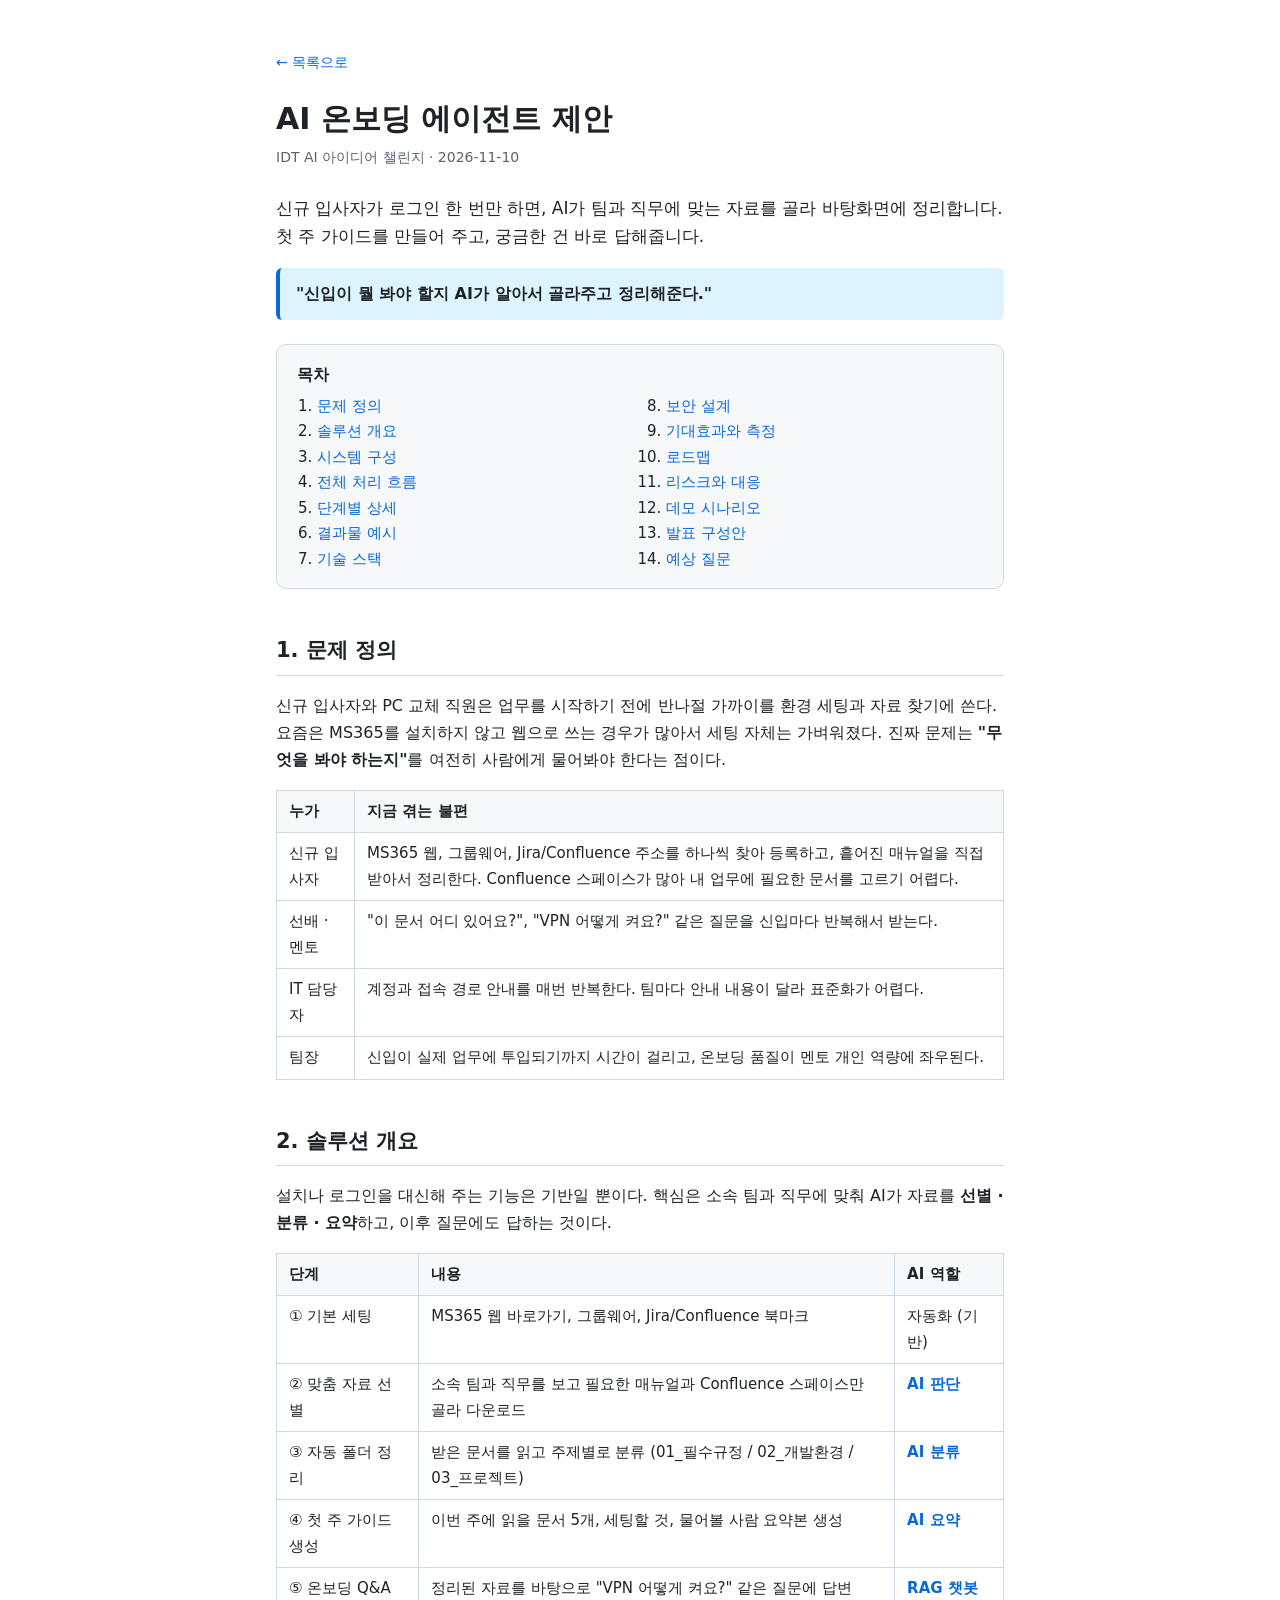
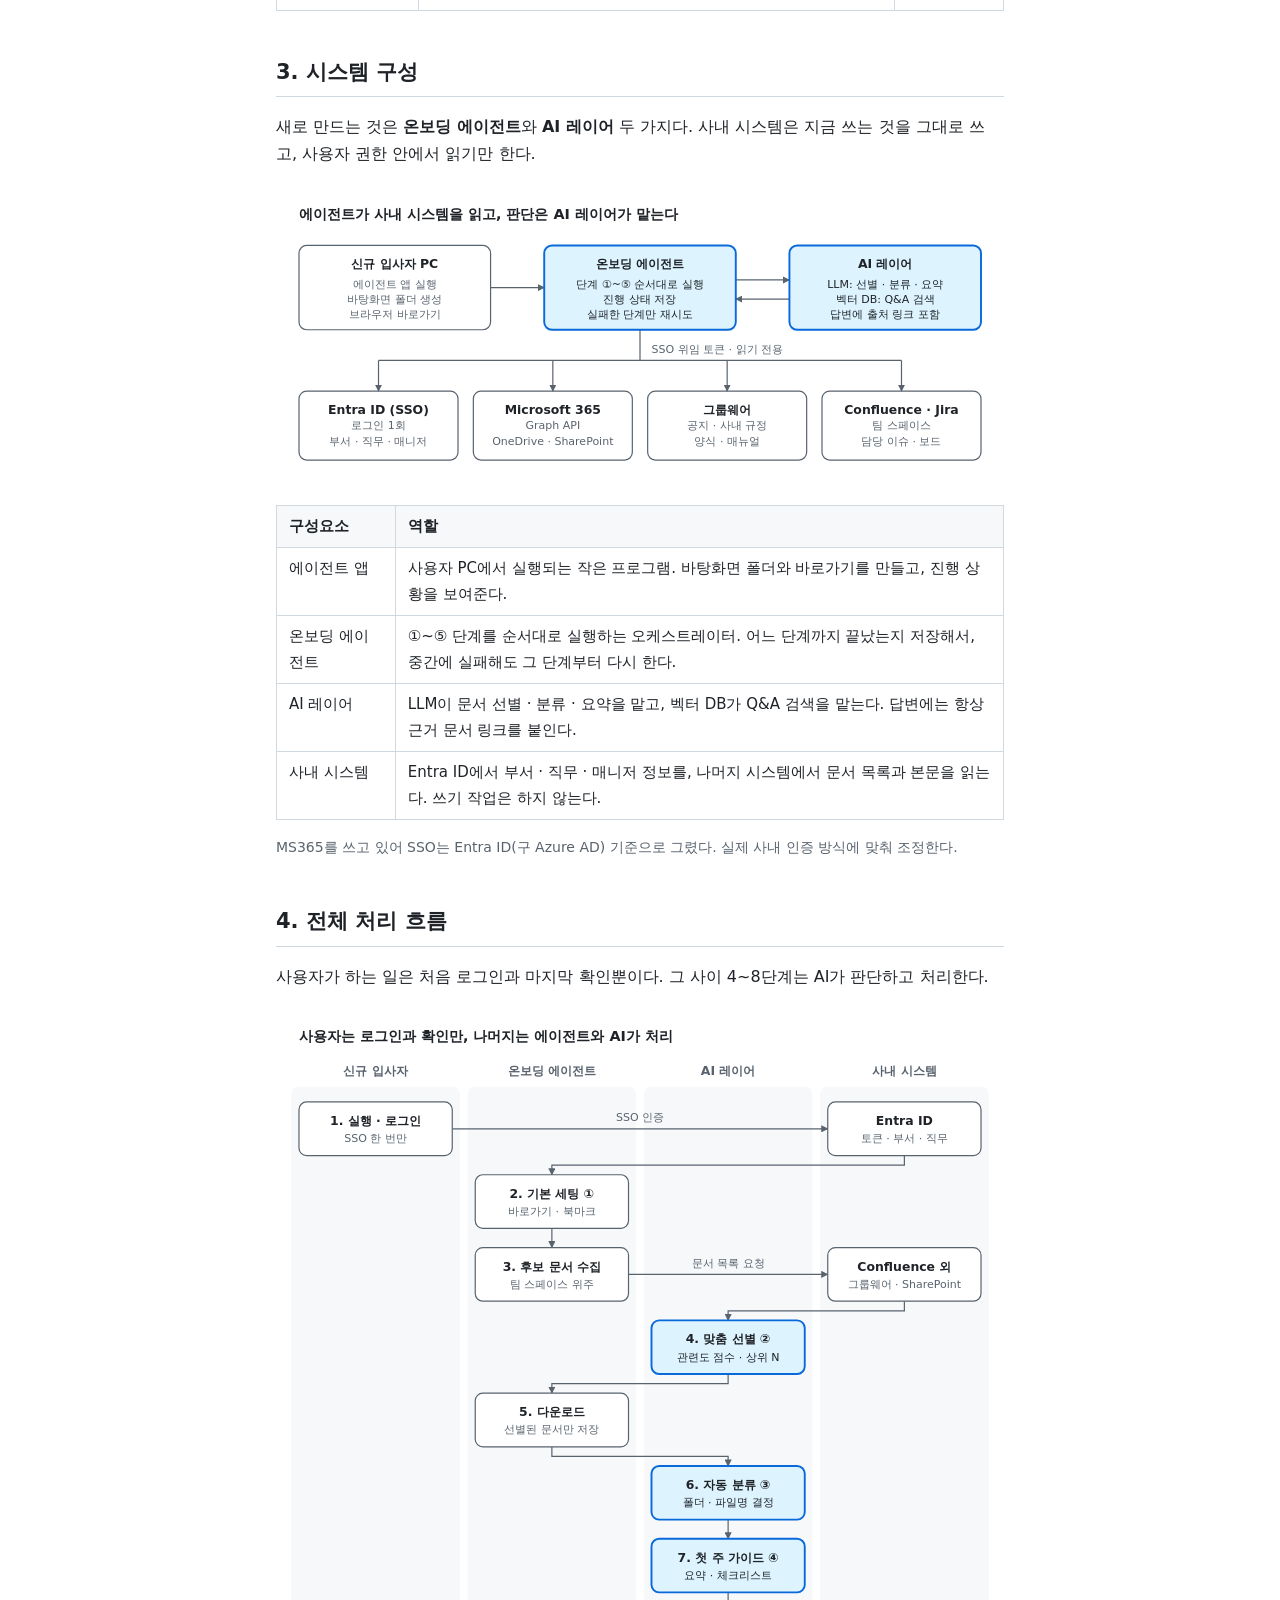
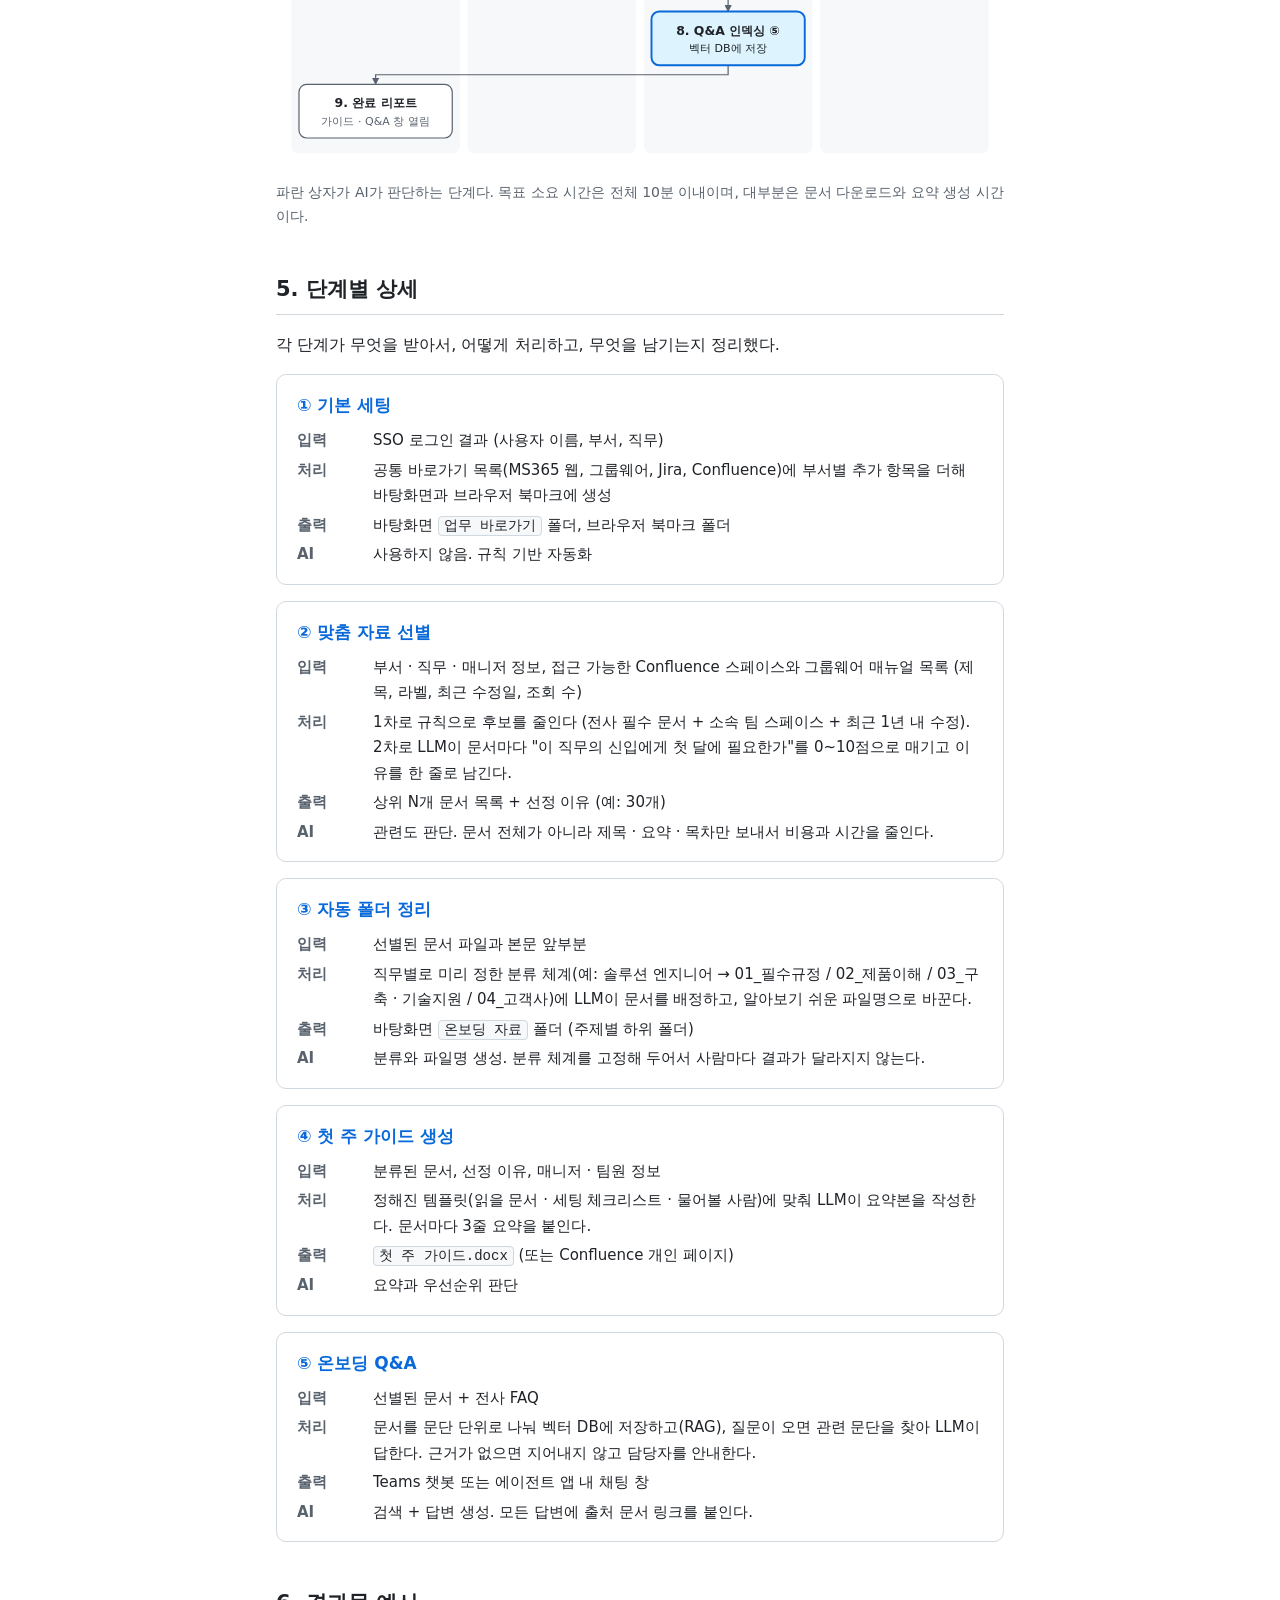
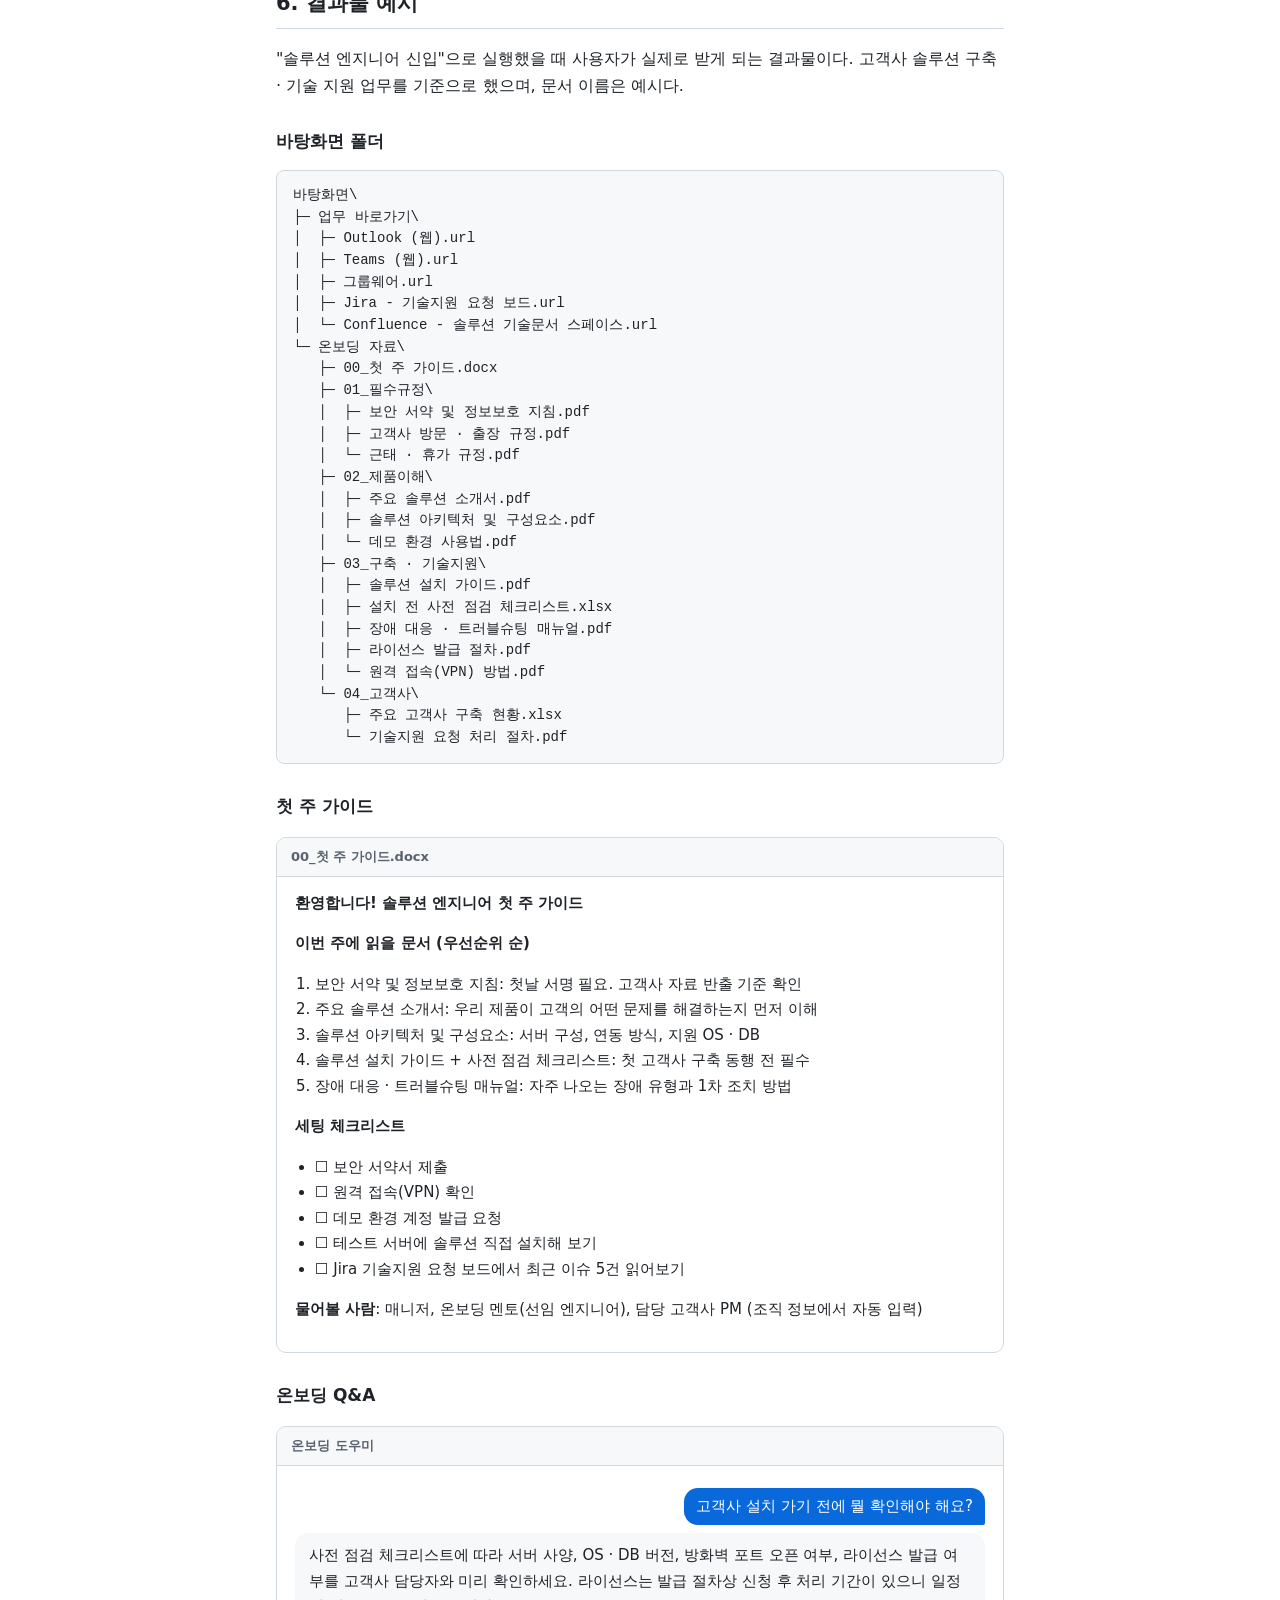
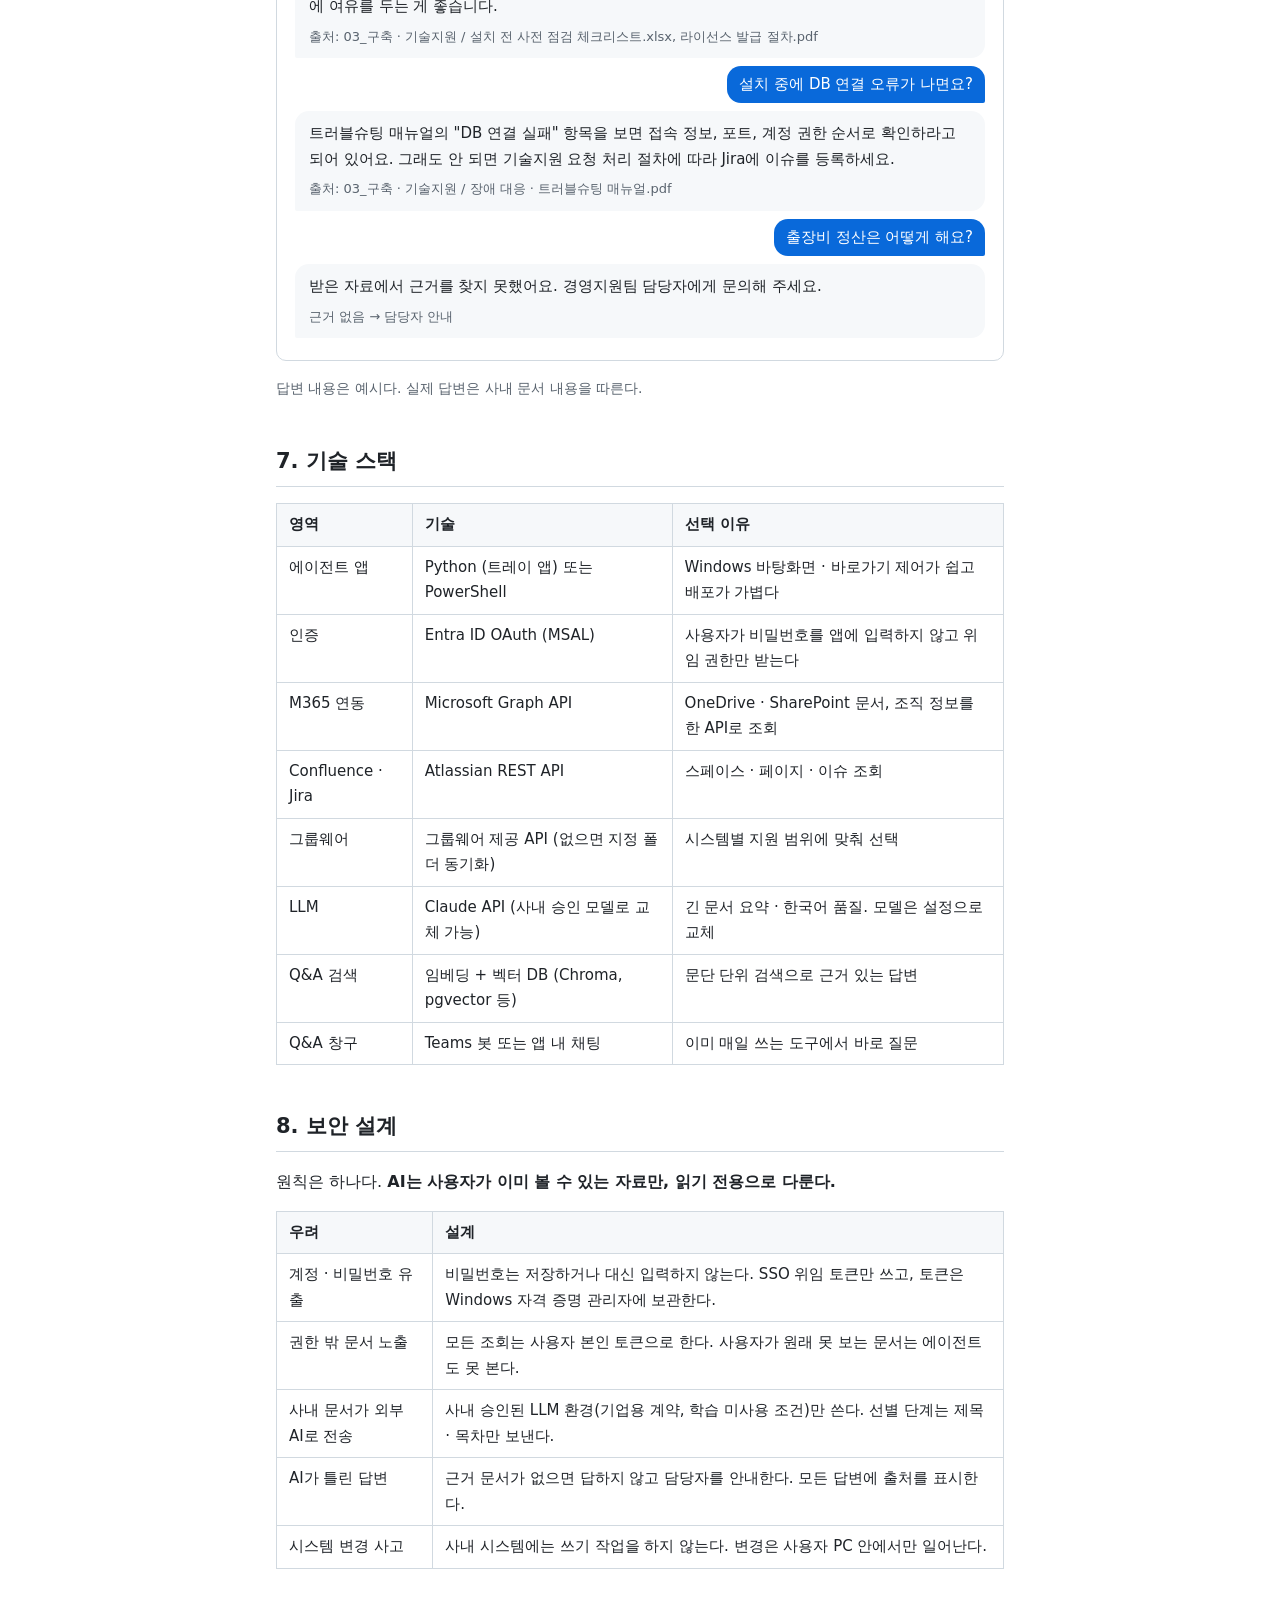
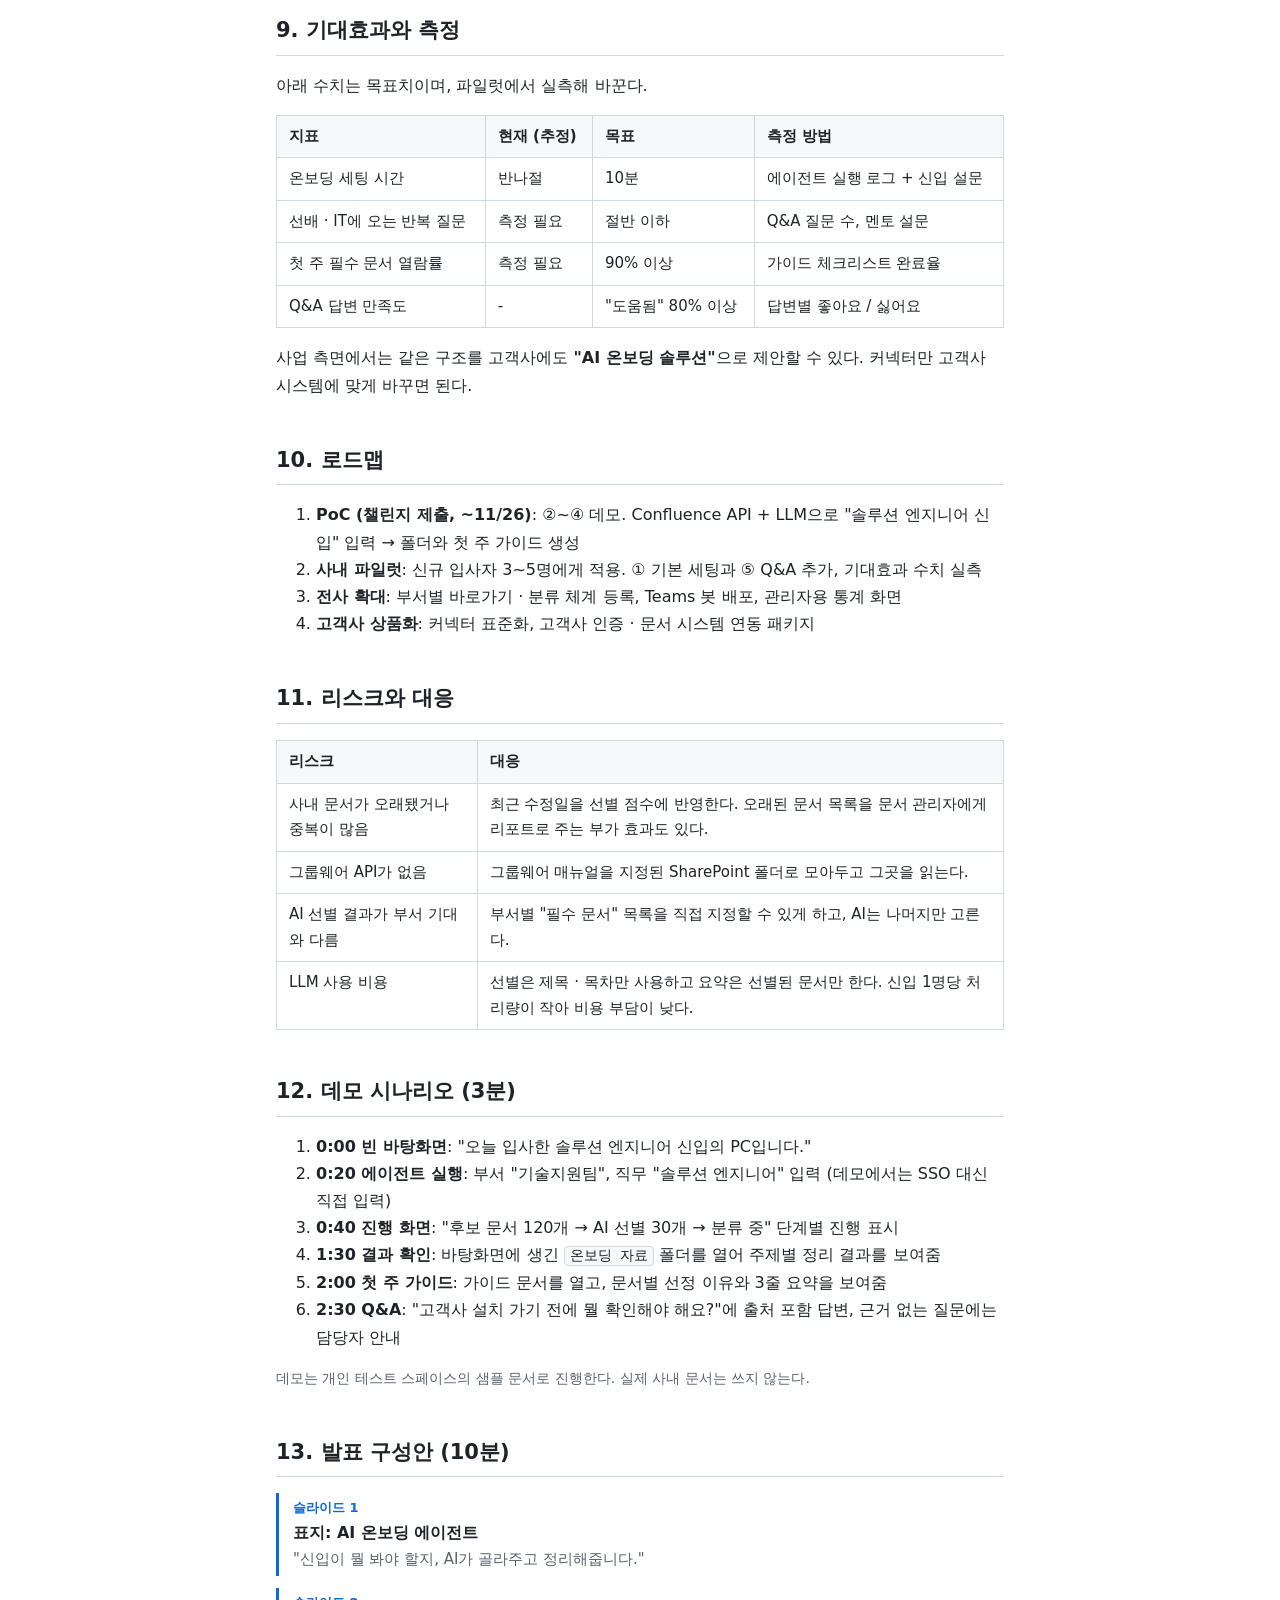
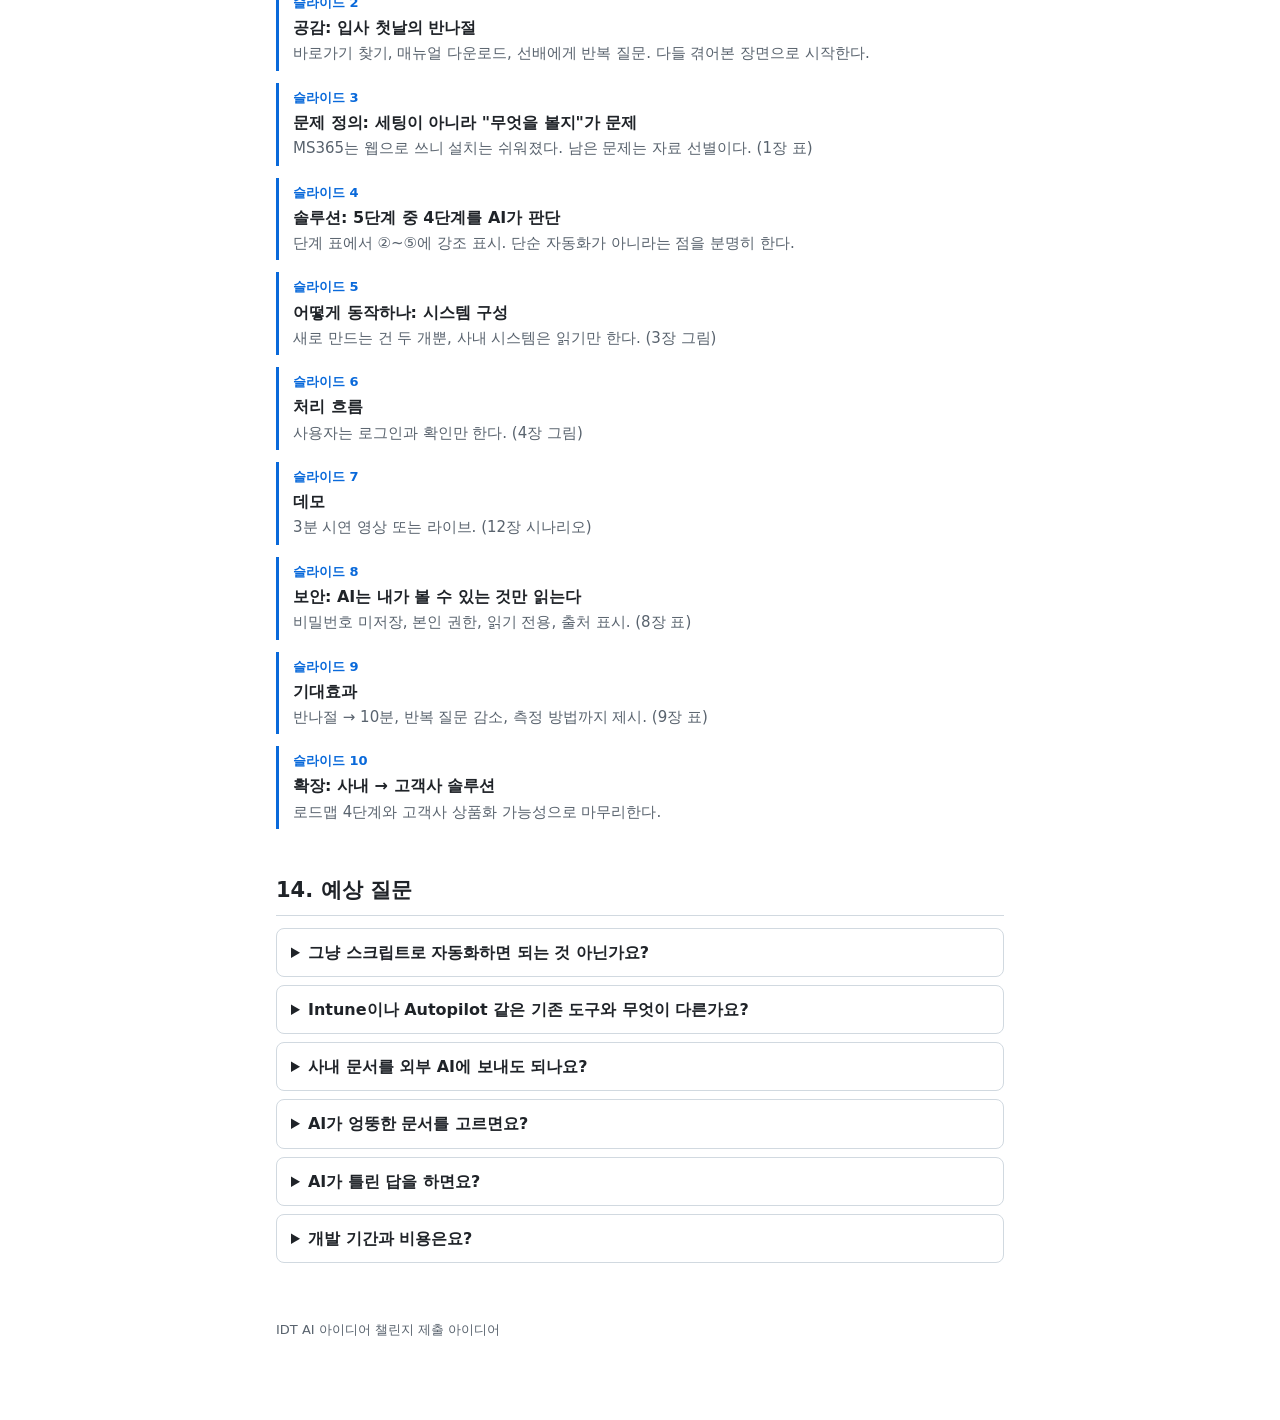
==== commit 39d354d2: "결과물 예시를 솔루션 엔지니어 신입 기준으로 변경 Co-Authored-By: Claude Opus 5.5 <noreply@anthropic.com>" ====
--- a/onboarding.html
+++ b/onboarding.html
@@ -4,7 +4,16 @@
 <meta charset="utf-8">
 <meta name="viewport" content="width=device-width, initial-scale=1">
 <title>AI 온보딩 에이전트</title>
-<link rel="stylesheet" href="style.css">
+<link rel="stylesheet" href="style.css?v=2">
+<style>
+  .d-text { fill: var(--text); }
+  .d-muted { fill: var(--muted); }
+  .d-box { fill: none; stroke: var(--muted); stroke-width: 1.25; }
+  .d-main { fill: var(--accent-soft); stroke: var(--accent); stroke-width: 2; }
+  .d-lane { fill: var(--soft); }
+  .d-line { fill: none; stroke: var(--muted); stroke-width: 1.25; }
+  .d-head { fill: var(--muted); }
+</style>
 </head>
 <body>
 <main>
@@ -232,7 +241,7 @@
     <h3>③ 자동 폴더 정리</h3>
     <dl>
       <dt>입력</dt><dd>선별된 문서 파일과 본문 앞부분</dd>
-      <dt>처리</dt><dd>미리 정한 분류 체계(01_필수규정 / 02_개발환경 / 03_프로젝트 / 04_참고)에 LLM이 문서를 배정하고, 알아보기 쉬운 파일명으로 바꾼다.</dd>
+      <dt>처리</dt><dd>직무별로 미리 정한 분류 체계(예: 솔루션 엔지니어 → 01_필수규정 / 02_제품이해 / 03_구축 · 기술지원 / 04_고객사)에 LLM이 문서를 배정하고, 알아보기 쉬운 파일명으로 바꾼다.</dd>
       <dt>출력</dt><dd>바탕화면 <code>온보딩 자료</code> 폴더 (주제별 하위 폴더)</dd>
       <dt>AI</dt><dd>분류와 파일명 생성. 분류 체계를 고정해 두어서 사람마다 결과가 달라지지 않는다.</dd>
     </dl>
@@ -260,7 +269,7 @@
 
   <!-- 6 -->
   <h2 id="output">6. 결과물 예시</h2>
-  <p>"개발팀 신입"으로 실행했을 때 사용자가 실제로 받게 되는 결과물이다. 문서 이름은 예시다.</p>
+  <p>"솔루션 엔지니어 신입"으로 실행했을 때 사용자가 실제로 받게 되는 결과물이다. 고객사 솔루션 구축 · 기술 지원 업무를 기준으로 했으며, 문서 이름은 예시다.</p>
 
   <h3>바탕화면 폴더</h3>
 <pre><code>바탕화면\
@@ -268,42 +277,50 @@
 │  ├─ Outlook (웹).url
 │  ├─ Teams (웹).url
 │  ├─ 그룹웨어.url
-│  ├─ Jira - 우리 팀 보드.url
-│  └─ Confluence - 개발팀 스페이스.url
+│  ├─ Jira - 기술지원 요청 보드.url
+│  └─ Confluence - 솔루션 기술문서 스페이스.url
 └─ 온보딩 자료\
    ├─ 00_첫 주 가이드.docx
    ├─ 01_필수규정\
    │  ├─ 보안 서약 및 정보보호 지침.pdf
+   │  ├─ 고객사 방문 · 출장 규정.pdf
    │  └─ 근태 · 휴가 규정.pdf
-   ├─ 02_개발환경\
-   │  ├─ 개발 PC 세팅 가이드.pdf
-   │  ├─ VPN 접속 방법.pdf
-   │  └─ 빌드 · 배포 파이프라인 설명.pdf
-   └─ 03_프로젝트\
-      ├─ 주요 솔루션 아키텍처 개요.pdf
-      └─ 코드 리뷰 규칙.pdf</code></pre>
+   ├─ 02_제품이해\
+   │  ├─ 주요 솔루션 소개서.pdf
+   │  ├─ 솔루션 아키텍처 및 구성요소.pdf
+   │  └─ 데모 환경 사용법.pdf
+   ├─ 03_구축 · 기술지원\
+   │  ├─ 솔루션 설치 가이드.pdf
+   │  ├─ 설치 전 사전 점검 체크리스트.xlsx
+   │  ├─ 장애 대응 · 트러블슈팅 매뉴얼.pdf
+   │  ├─ 라이선스 발급 절차.pdf
+   │  └─ 원격 접속(VPN) 방법.pdf
+   └─ 04_고객사\
+      ├─ 주요 고객사 구축 현황.xlsx
+      └─ 기술지원 요청 처리 절차.pdf</code></pre>
 
   <h3>첫 주 가이드</h3>
   <div class="mock">
     <div class="mock-bar">00_첫 주 가이드.docx</div>
     <div class="mock-body">
-      <strong>환영합니다! 개발팀 첫 주 가이드</strong>
+      <strong>환영합니다! 솔루션 엔지니어 첫 주 가이드</strong>
       <p><strong>이번 주에 읽을 문서 (우선순위 순)</strong></p>
       <ol>
-        <li>보안 서약 및 정보보호 지침: 첫날 서명 필요. 외부 반출 금지 자료 기준 확인</li>
-        <li>개발 PC 세팅 가이드: JDK · IDE · 사내 저장소 접속 설정 순서</li>
-        <li>VPN 접속 방법: 재택 · 외부 근무 시 필수</li>
-        <li>빌드 · 배포 파이프라인 설명: 우리 팀 배포 흐름과 담당자</li>
-        <li>코드 리뷰 규칙: PR 작성 방식과 리뷰 기준</li>
+        <li>보안 서약 및 정보보호 지침: 첫날 서명 필요. 고객사 자료 반출 기준 확인</li>
+        <li>주요 솔루션 소개서: 우리 제품이 고객의 어떤 문제를 해결하는지 먼저 이해</li>
+        <li>솔루션 아키텍처 및 구성요소: 서버 구성, 연동 방식, 지원 OS · DB</li>
+        <li>솔루션 설치 가이드 + 사전 점검 체크리스트: 첫 고객사 구축 동행 전 필수</li>
+        <li>장애 대응 · 트러블슈팅 매뉴얼: 자주 나오는 장애 유형과 1차 조치 방법</li>
       </ol>
       <p><strong>세팅 체크리스트</strong></p>
       <ul>
         <li>☐ 보안 서약서 제출</li>
-        <li>☐ VPN 접속 확인</li>
-        <li>☐ 사내 Git 저장소 권한 요청</li>
-        <li>☐ Jira 보드 담당 이슈 확인</li>
+        <li>☐ 원격 접속(VPN) 확인</li>
+        <li>☐ 데모 환경 계정 발급 요청</li>
+        <li>☐ 테스트 서버에 솔루션 직접 설치해 보기</li>
+        <li>☐ Jira 기술지원 요청 보드에서 최근 이슈 5건 읽어보기</li>
       </ul>
-      <p><strong>물어볼 사람</strong>: 매니저, 온보딩 멘토, IT 지원 (조직 정보에서 자동 입력)</p>
+      <p><strong>물어볼 사람</strong>: 매니저, 온보딩 멘토(선임 엔지니어), 담당 고객사 PM (조직 정보에서 자동 입력)</p>
     </div>
   </div>
 
@@ -311,11 +328,15 @@
   <div class="mock chat">
     <div class="mock-bar">온보딩 도우미</div>
     <div class="mock-body">
-      <div class="q"><span>VPN 어떻게 켜요?</span></div>
-      <div class="a">VPN 클라이언트를 실행한 뒤 사내 계정으로 로그인하면 됩니다. 처음 접속할 때는 OTP 등록이 필요해요. 자세한 순서는 아래 문서 3페이지에 있습니다.
-        <div class="src">출처: 02_개발환경 / VPN 접속 방법.pdf</div>
+      <div class="q"><span>고객사 설치 가기 전에 뭘 확인해야 해요?</span></div>
+      <div class="a">사전 점검 체크리스트에 따라 서버 사양, OS · DB 버전, 방화벽 포트 오픈 여부, 라이선스 발급 여부를 고객사 담당자와 미리 확인하세요. 라이선스는 발급 절차상 신청 후 처리 기간이 있으니 일정에 여유를 두는 게 좋습니다.
+        <div class="src">출처: 03_구축 · 기술지원 / 설치 전 사전 점검 체크리스트.xlsx, 라이선스 발급 절차.pdf</div>
       </div>
-      <div class="q"><span>법인카드 신청은요?</span></div>
+      <div class="q"><span>설치 중에 DB 연결 오류가 나면요?</span></div>
+      <div class="a">트러블슈팅 매뉴얼의 "DB 연결 실패" 항목을 보면 접속 정보, 포트, 계정 권한 순서로 확인하라고 되어 있어요. 그래도 안 되면 기술지원 요청 처리 절차에 따라 Jira에 이슈를 등록하세요.
+        <div class="src">출처: 03_구축 · 기술지원 / 장애 대응 · 트러블슈팅 매뉴얼.pdf</div>
+      </div>
+      <div class="q"><span>출장비 정산은 어떻게 해요?</span></div>
       <div class="a">받은 자료에서 근거를 찾지 못했어요. 경영지원팀 담당자에게 문의해 주세요.
         <div class="src">근거 없음 → 담당자 안내</div>
       </div>
@@ -376,7 +397,7 @@
   <!-- 10 -->
   <h2 id="roadmap">10. 로드맵</h2>
   <ol>
-    <li><strong>PoC (챌린지 제출, ~11/26)</strong>: ②~④ 데모. Confluence API + LLM으로 "개발팀 신입" 입력 → 폴더와 첫 주 가이드 생성</li>
+    <li><strong>PoC (챌린지 제출, ~11/26)</strong>: ②~④ 데모. Confluence API + LLM으로 "솔루션 엔지니어 신입" 입력 → 폴더와 첫 주 가이드 생성</li>
     <li><strong>사내 파일럿</strong>: 신규 입사자 3~5명에게 적용. ① 기본 세팅과 ⑤ Q&amp;A 추가, 기대효과 수치 실측</li>
     <li><strong>전사 확대</strong>: 부서별 바로가기 · 분류 체계 등록, Teams 봇 배포, 관리자용 통계 화면</li>
     <li><strong>고객사 상품화</strong>: 커넥터 표준화, 고객사 인증 · 문서 시스템 연동 패키지</li>
@@ -399,12 +420,12 @@
   <!-- 12 -->
   <h2 id="demo">12. 데모 시나리오 (3분)</h2>
   <ol>
-    <li><strong>0:00 빈 바탕화면</strong>: "오늘 입사한 개발팀 신입의 PC입니다."</li>
-    <li><strong>0:20 에이전트 실행</strong>: 부서 "개발팀", 직무 "백엔드 개발" 입력 (데모에서는 SSO 대신 직접 입력)</li>
+    <li><strong>0:00 빈 바탕화면</strong>: "오늘 입사한 솔루션 엔지니어 신입의 PC입니다."</li>
+    <li><strong>0:20 에이전트 실행</strong>: 부서 "기술지원팀", 직무 "솔루션 엔지니어" 입력 (데모에서는 SSO 대신 직접 입력)</li>
     <li><strong>0:40 진행 화면</strong>: "후보 문서 120개 → AI 선별 30개 → 분류 중" 단계별 진행 표시</li>
     <li><strong>1:30 결과 확인</strong>: 바탕화면에 생긴 <code>온보딩 자료</code> 폴더를 열어 주제별 정리 결과를 보여줌</li>
     <li><strong>2:00 첫 주 가이드</strong>: 가이드 문서를 열고, 문서별 선정 이유와 3줄 요약을 보여줌</li>
-    <li><strong>2:30 Q&amp;A</strong>: "VPN 어떻게 켜요?"에 출처 포함 답변, 근거 없는 질문에는 담당자 안내</li>
+    <li><strong>2:30 Q&amp;A</strong>: "고객사 설치 가기 전에 뭘 확인해야 해요?"에 출처 포함 답변, 근거 없는 질문에는 담당자 안내</li>
   </ol>
   <p class="note">데모는 개인 테스트 스페이스의 샘플 문서로 진행한다. 실제 사내 문서는 쓰지 않는다.</p>
 
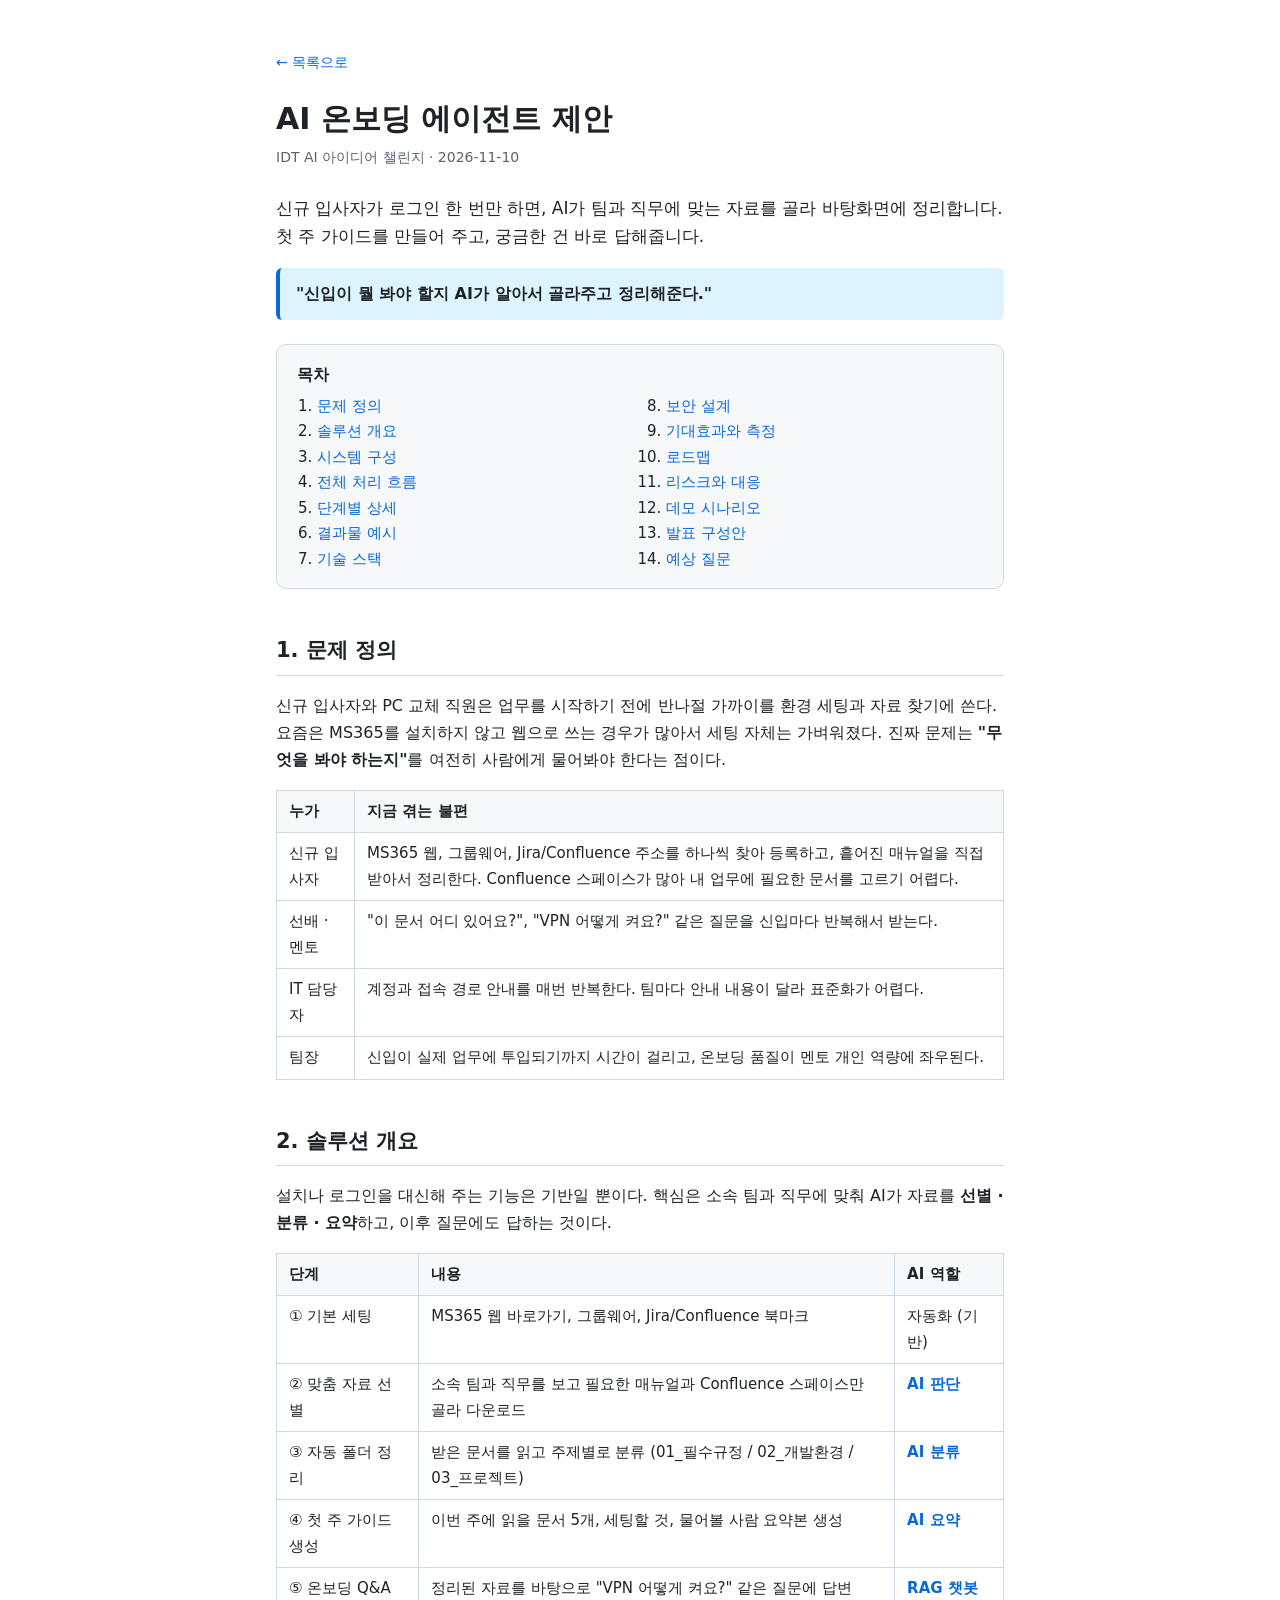
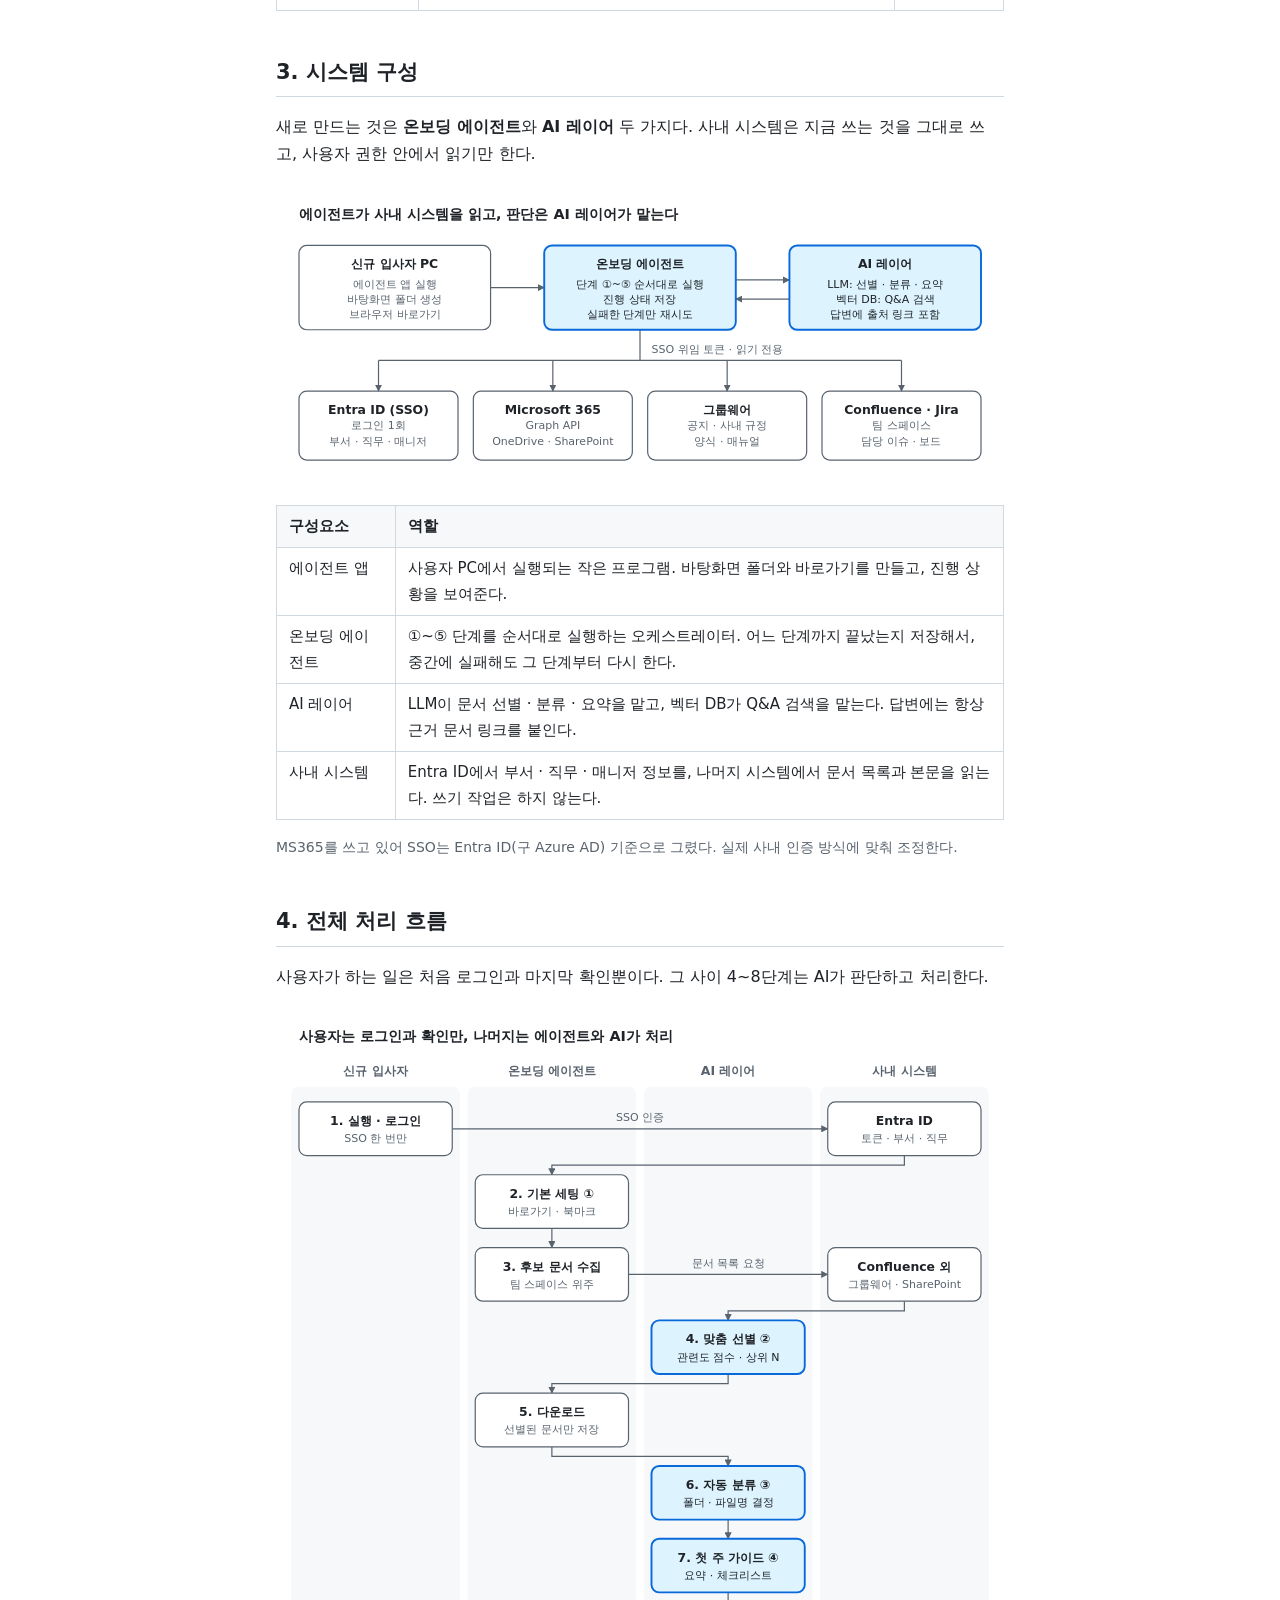
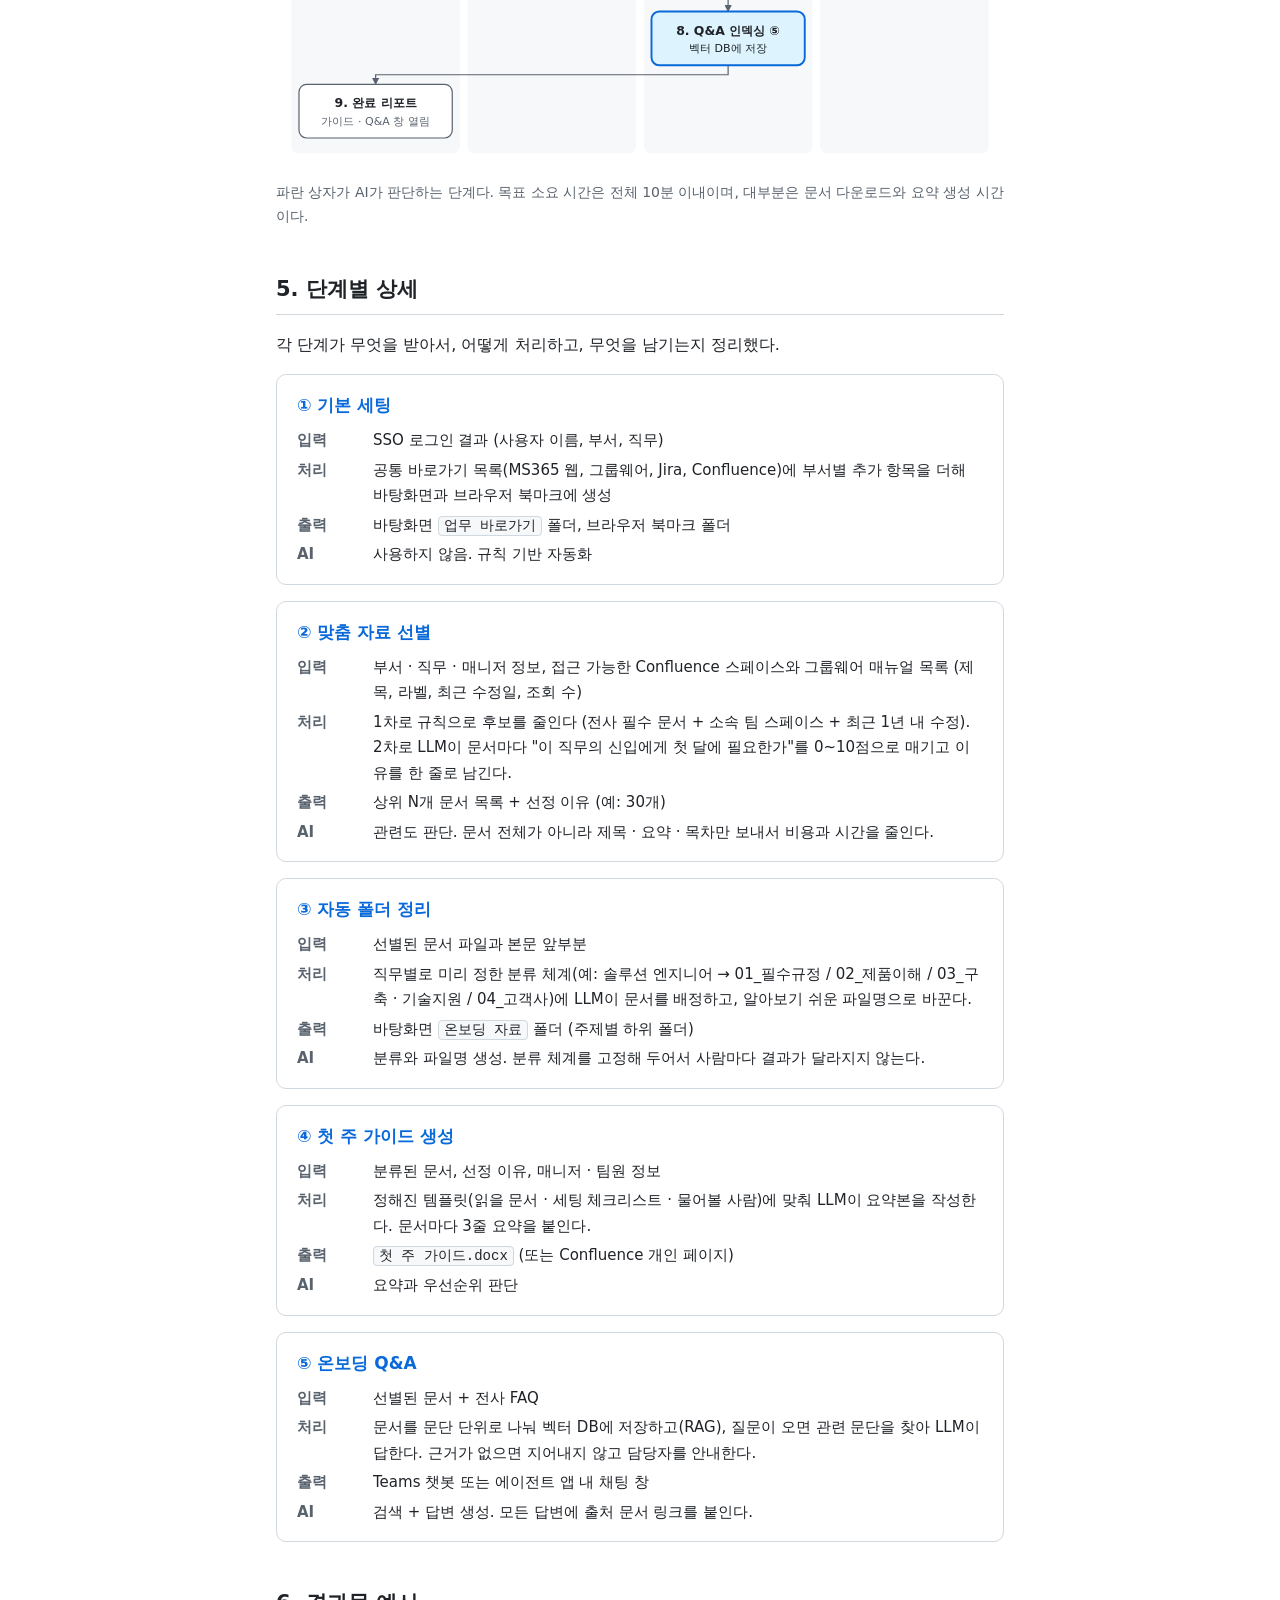
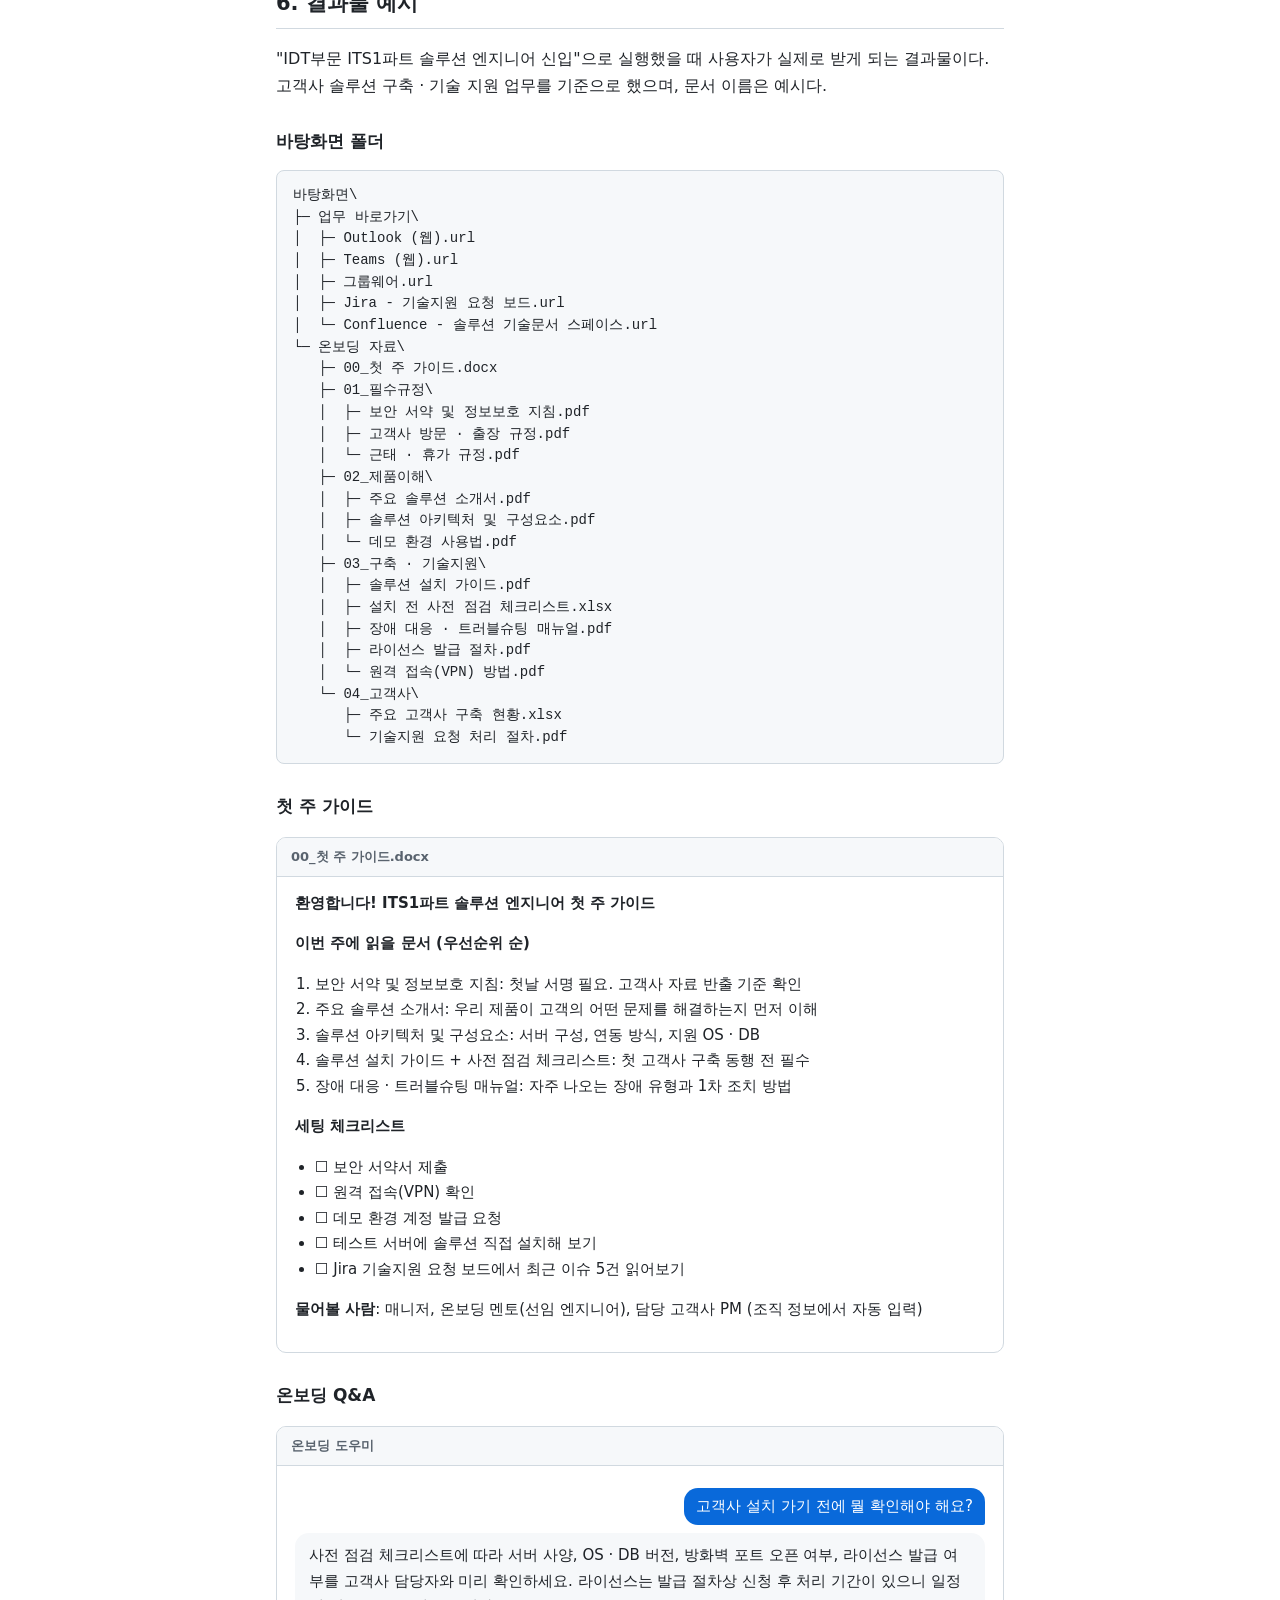
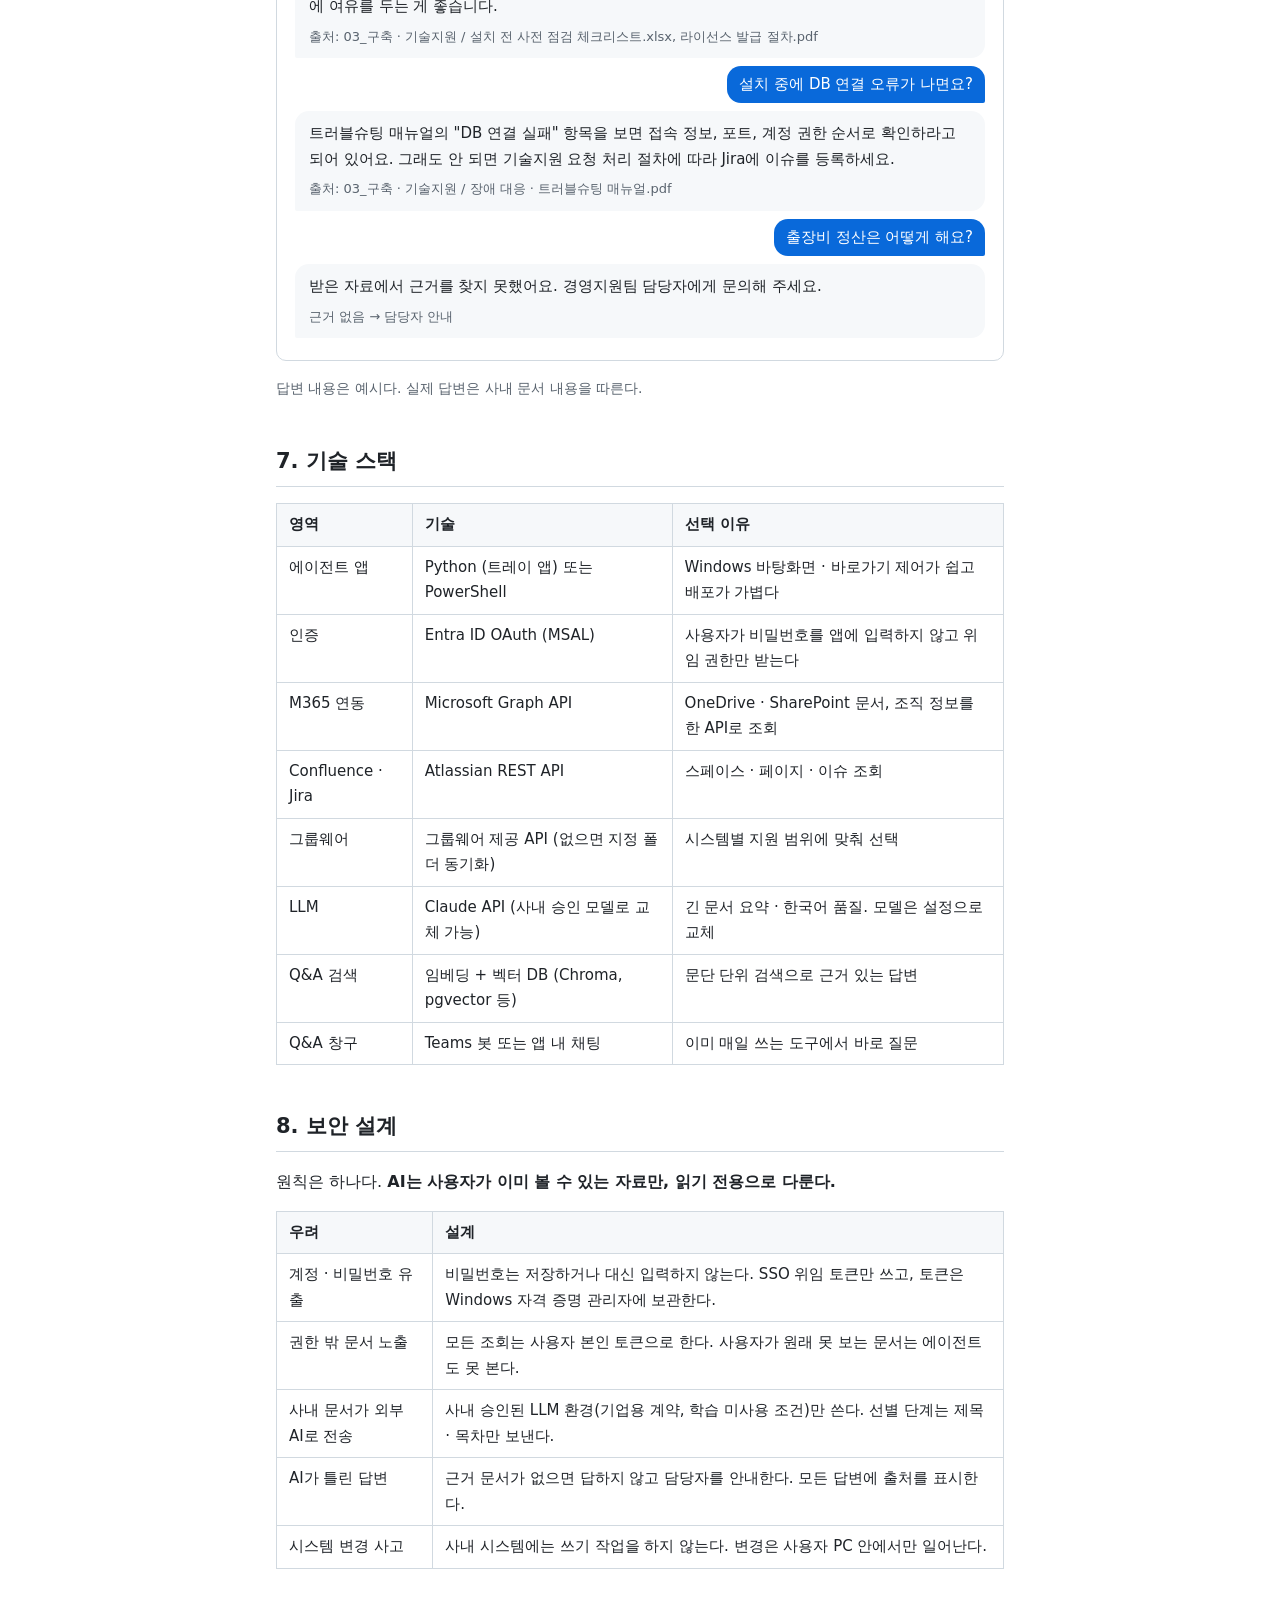
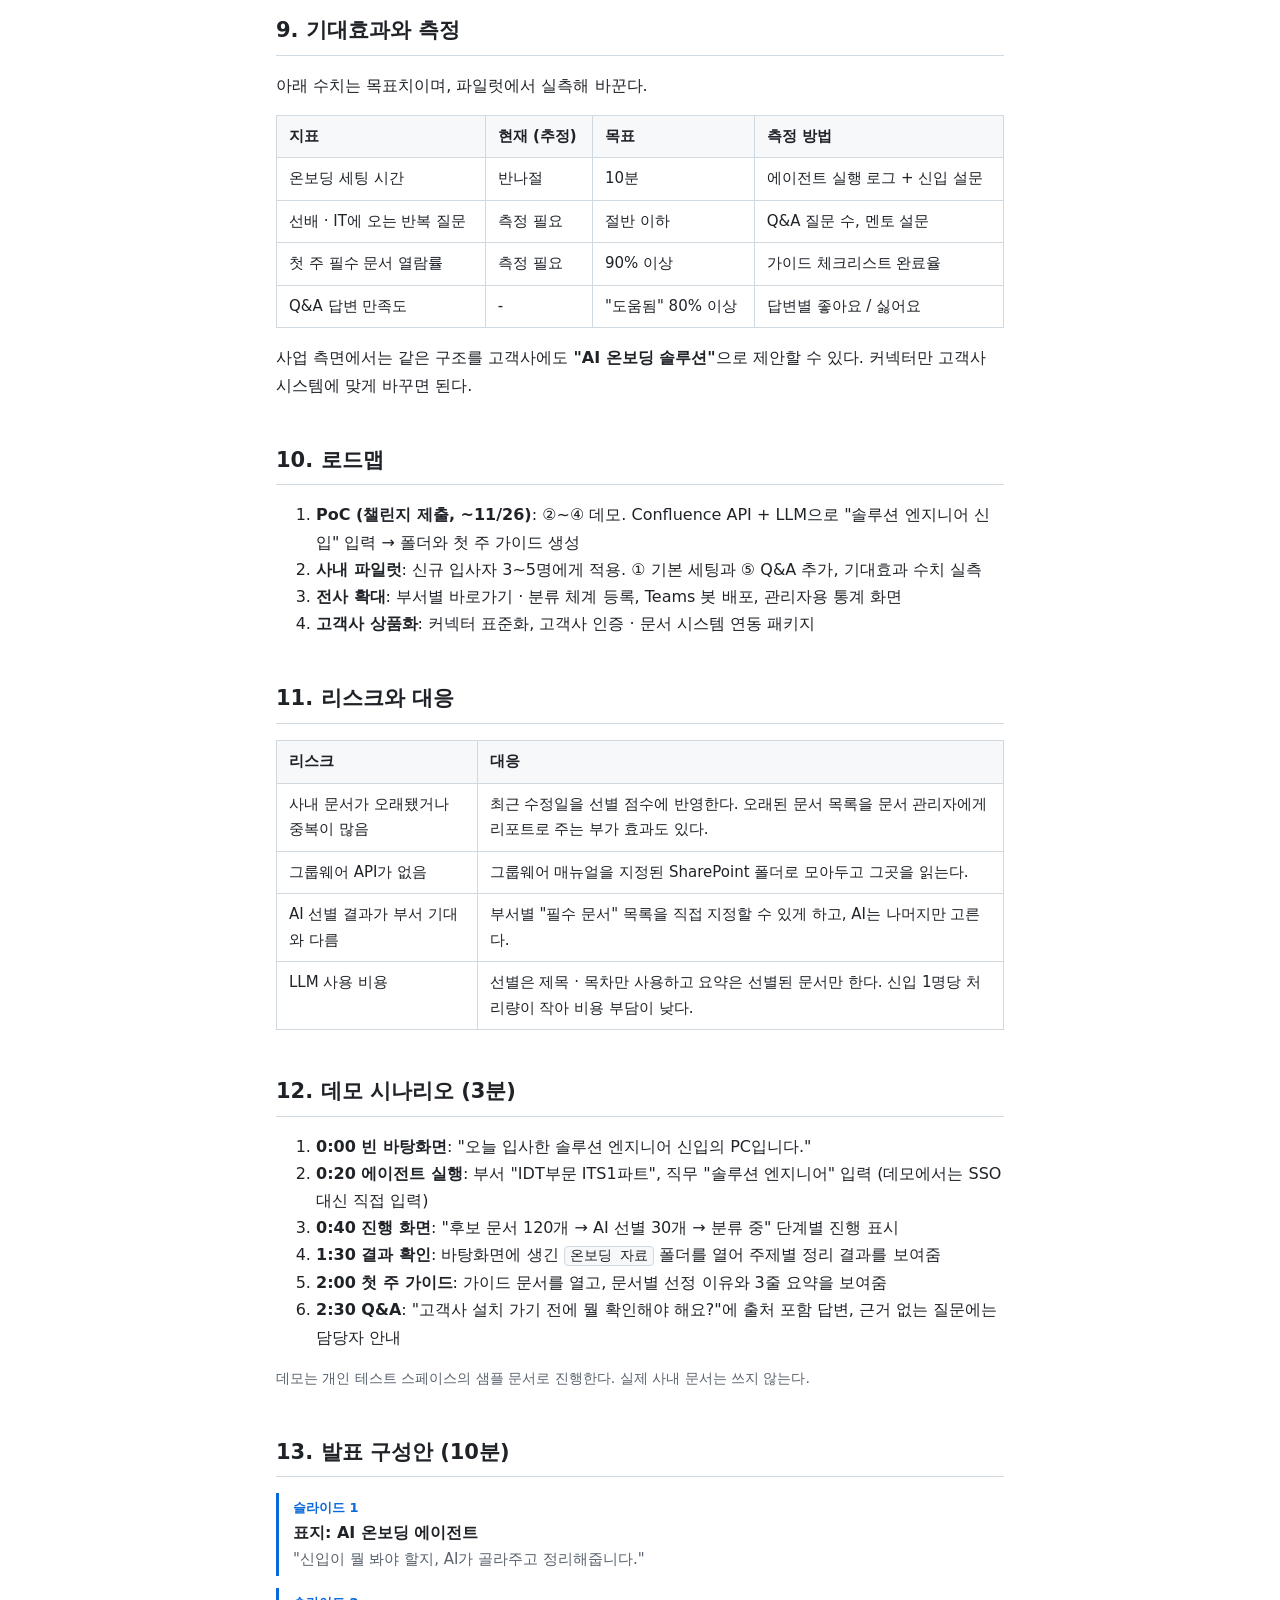
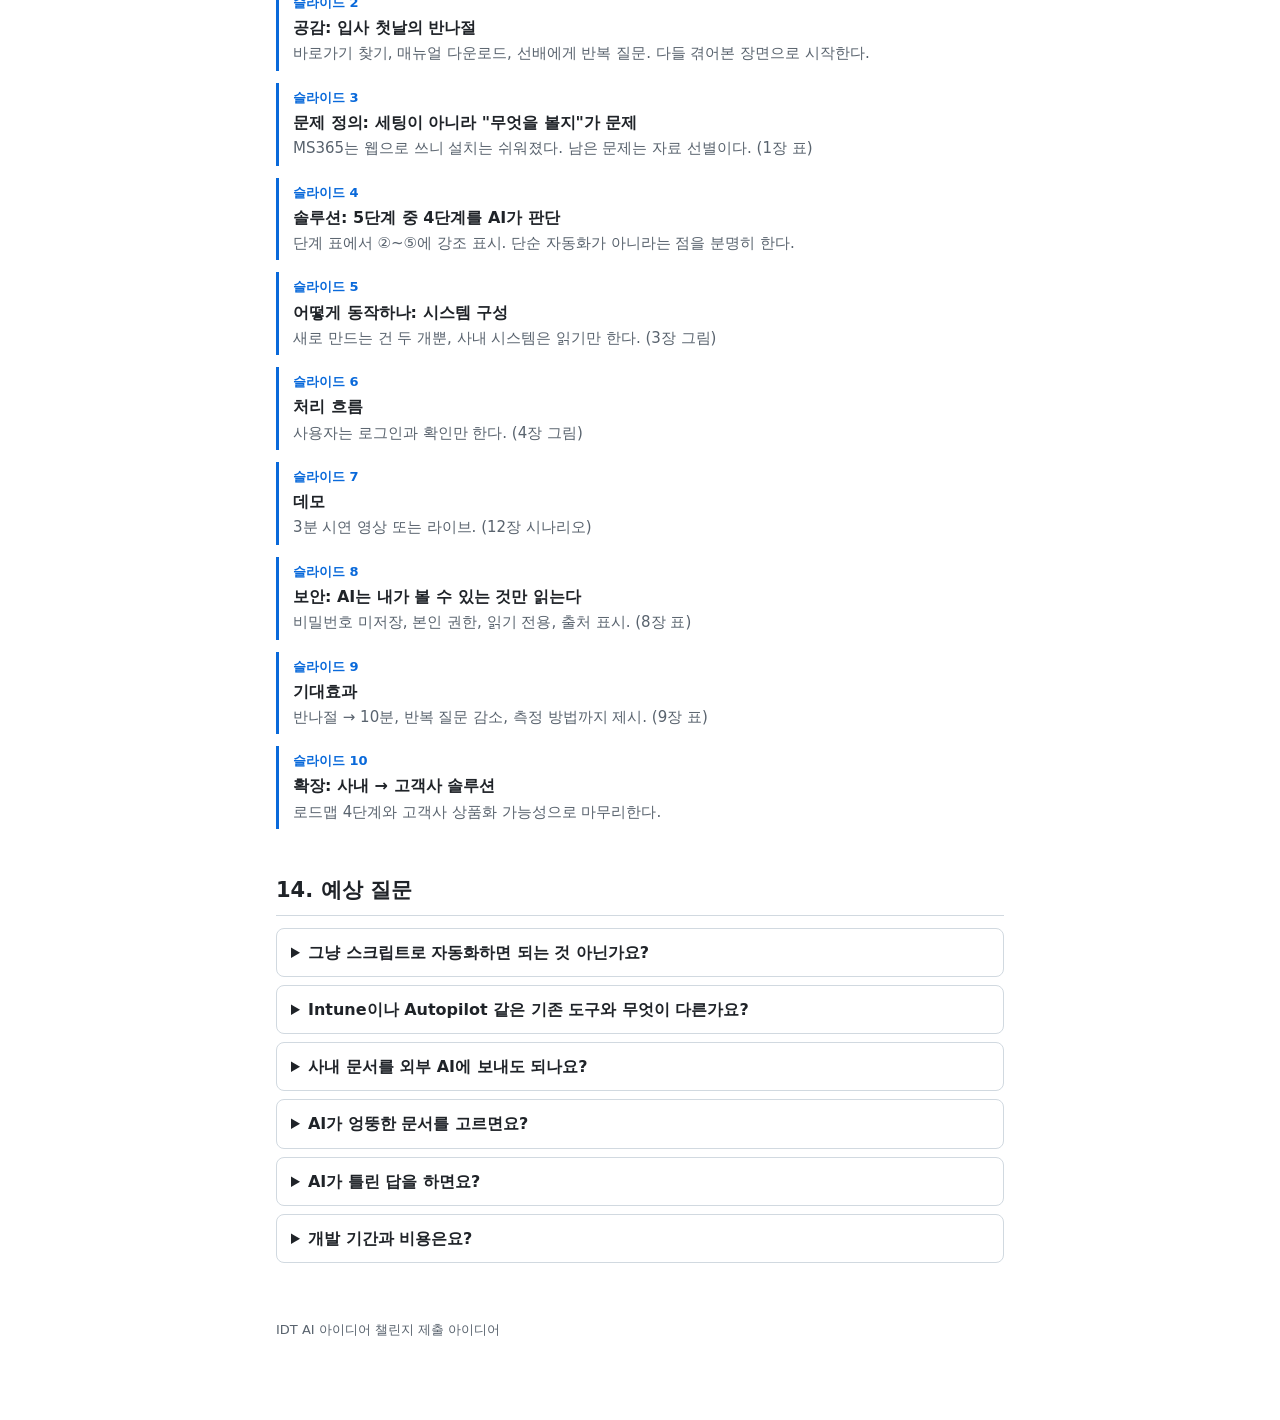
==== commit c579a846: "데모 부서명을 IDT부문 ITS1파트로 변경 Co-Authored-By: Claude Opus 5.5 <noreply@anthropic.com>" ====
--- a/onboarding.html
+++ b/onboarding.html
@@ -269,7 +269,7 @@
 
   <!-- 6 -->
   <h2 id="output">6. 결과물 예시</h2>
-  <p>"솔루션 엔지니어 신입"으로 실행했을 때 사용자가 실제로 받게 되는 결과물이다. 고객사 솔루션 구축 · 기술 지원 업무를 기준으로 했으며, 문서 이름은 예시다.</p>
+  <p>"IDT부문 ITS1파트 솔루션 엔지니어 신입"으로 실행했을 때 사용자가 실제로 받게 되는 결과물이다. 고객사 솔루션 구축 · 기술 지원 업무를 기준으로 했으며, 문서 이름은 예시다.</p>
 
   <h3>바탕화면 폴더</h3>
 <pre><code>바탕화면\
@@ -303,7 +303,7 @@
   <div class="mock">
     <div class="mock-bar">00_첫 주 가이드.docx</div>
     <div class="mock-body">
-      <strong>환영합니다! 솔루션 엔지니어 첫 주 가이드</strong>
+      <strong>환영합니다! ITS1파트 솔루션 엔지니어 첫 주 가이드</strong>
       <p><strong>이번 주에 읽을 문서 (우선순위 순)</strong></p>
       <ol>
         <li>보안 서약 및 정보보호 지침: 첫날 서명 필요. 고객사 자료 반출 기준 확인</li>
@@ -421,7 +421,7 @@
   <h2 id="demo">12. 데모 시나리오 (3분)</h2>
   <ol>
     <li><strong>0:00 빈 바탕화면</strong>: "오늘 입사한 솔루션 엔지니어 신입의 PC입니다."</li>
-    <li><strong>0:20 에이전트 실행</strong>: 부서 "기술지원팀", 직무 "솔루션 엔지니어" 입력 (데모에서는 SSO 대신 직접 입력)</li>
+    <li><strong>0:20 에이전트 실행</strong>: 부서 "IDT부문 ITS1파트", 직무 "솔루션 엔지니어" 입력 (데모에서는 SSO 대신 직접 입력)</li>
     <li><strong>0:40 진행 화면</strong>: "후보 문서 120개 → AI 선별 30개 → 분류 중" 단계별 진행 표시</li>
     <li><strong>1:30 결과 확인</strong>: 바탕화면에 생긴 <code>온보딩 자료</code> 폴더를 열어 주제별 정리 결과를 보여줌</li>
     <li><strong>2:00 첫 주 가이드</strong>: 가이드 문서를 열고, 문서별 선정 이유와 3줄 요약을 보여줌</li>
